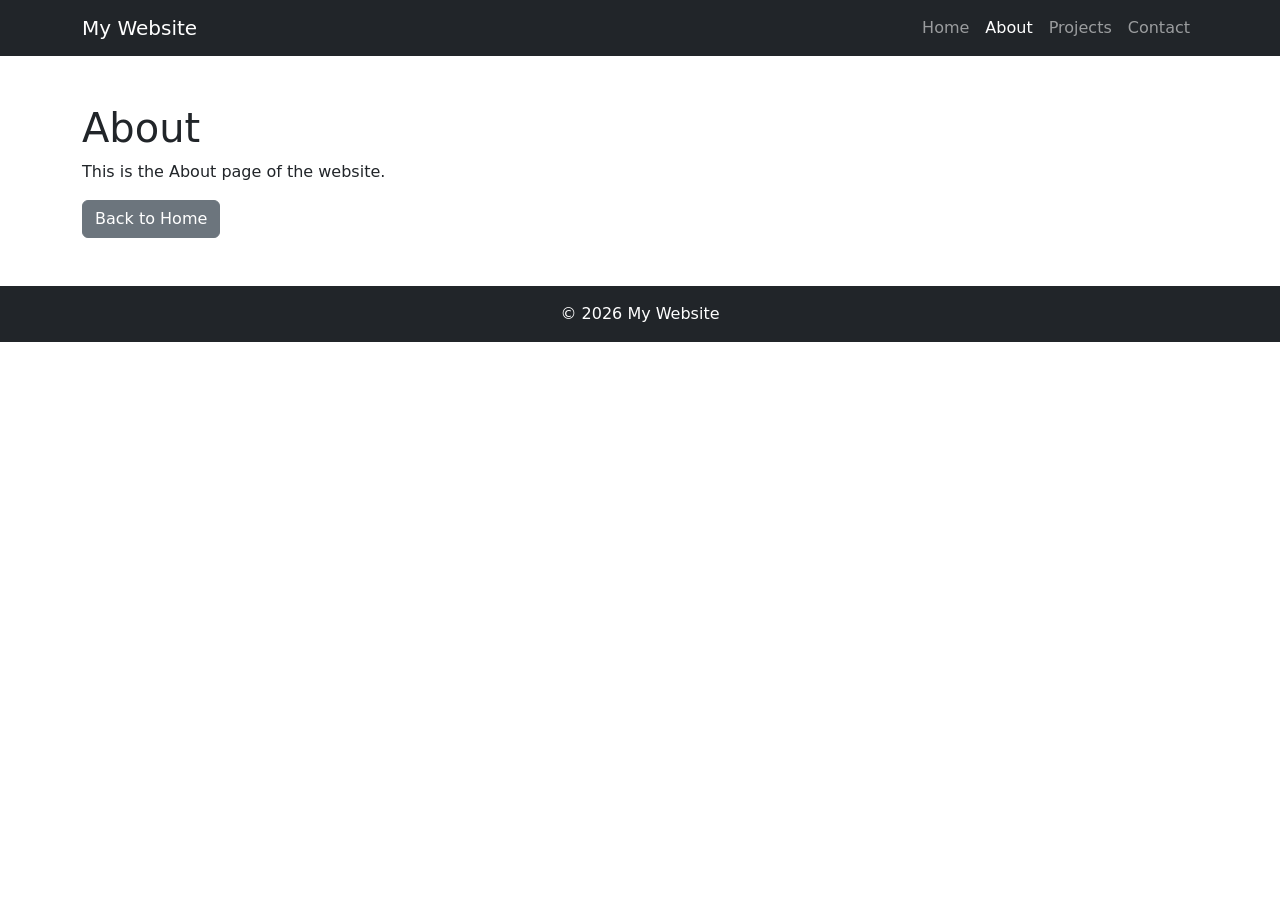
==== about.html @ edeeb02f "create cpe website" ====
<!DOCTYPE html>
<html lang="en">
<head>
    <meta charset="UTF-8">
    <meta name="viewport" content="width=device-width, initial-scale=1.0">

    <title>About | My Website</title>

    <link
        href="https://cdn.jsdelivr.net/npm/bootstrap@5.3.3/dist/css/bootstrap.min.css"
        rel="stylesheet"
    >

    <link rel="stylesheet" href="css/style.css">
</head>

<body>

    <nav class="navbar navbar-expand-lg navbar-dark bg-dark">

        <div class="container">

            <a class="navbar-brand" href="index.html">
                My Website
            </a>

            <button
                class="navbar-toggler"
                type="button"
                data-bs-toggle="collapse"
                data-bs-target="#navbarNav"
            >
                <span class="navbar-toggler-icon"></span>
            </button>

            <div class="collapse navbar-collapse" id="navbarNav">

                <ul class="navbar-nav ms-auto">

                    <li class="nav-item">
                        <a class="nav-link" href="index.html">Home</a>
                    </li>

                    <li class="nav-item">
                        <a class="nav-link active" href="about.html">About</a>
                    </li>

                    <li class="nav-item">
                        <a class="nav-link" href="projects.html">Projects</a>
                    </li>

                    <li class="nav-item">
                        <a class="nav-link" href="contact.html">Contact</a>
                    </li>

                </ul>

            </div>

        </div>

    </nav>


    <main>

        <div class="container py-5">

            <h1>About</h1>

            <p>
                This is the About page of the website.
            </p>

            <a href="index.html" class="btn btn-secondary">
                Back to Home
            </a>

        </div>

    </main>


    <footer class="bg-dark text-white text-center py-3">
        <p class="mb-0">© 2026 My Website</p>
    </footer>


    <script
        src="https://cdn.jsdelivr.net/npm/bootstrap@5.3.3/dist/js/bootstrap.bundle.min.js">
    </script>

    <script src="js/script.js"></script>

</body>
</html>
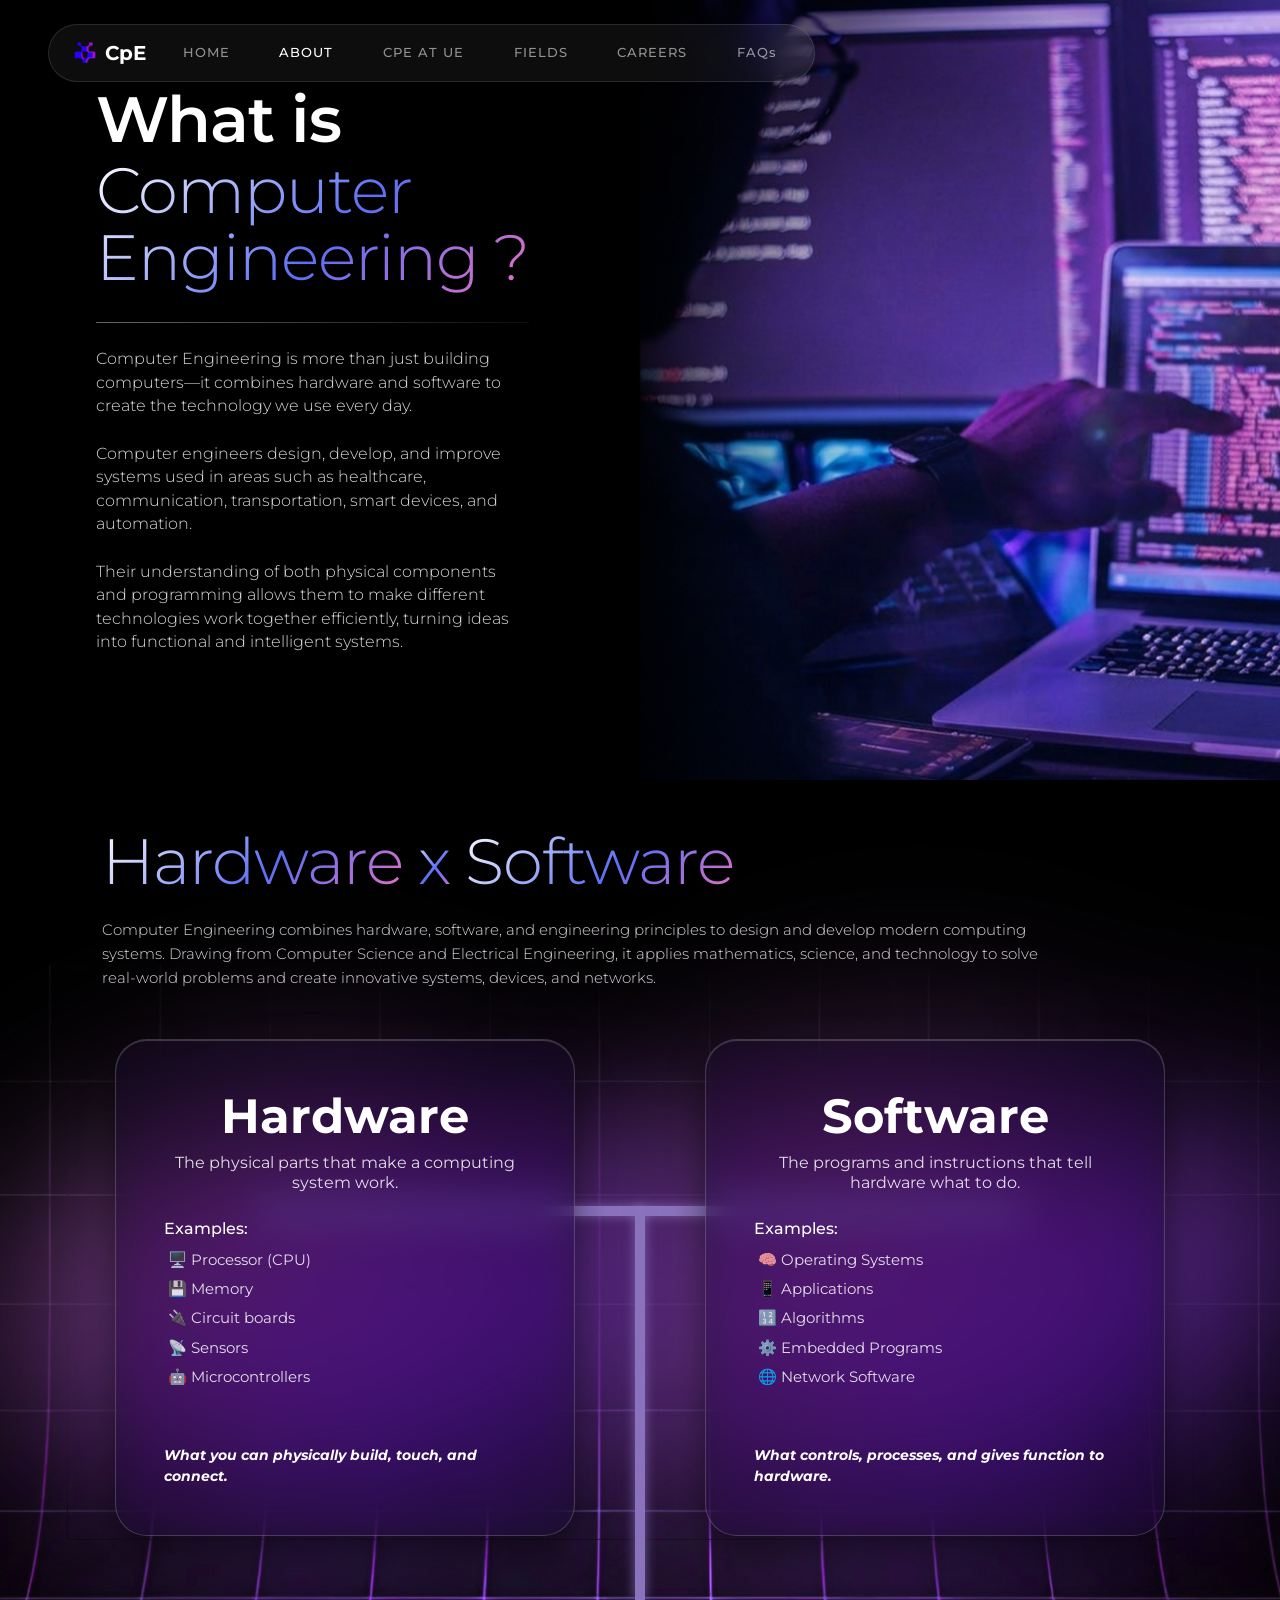
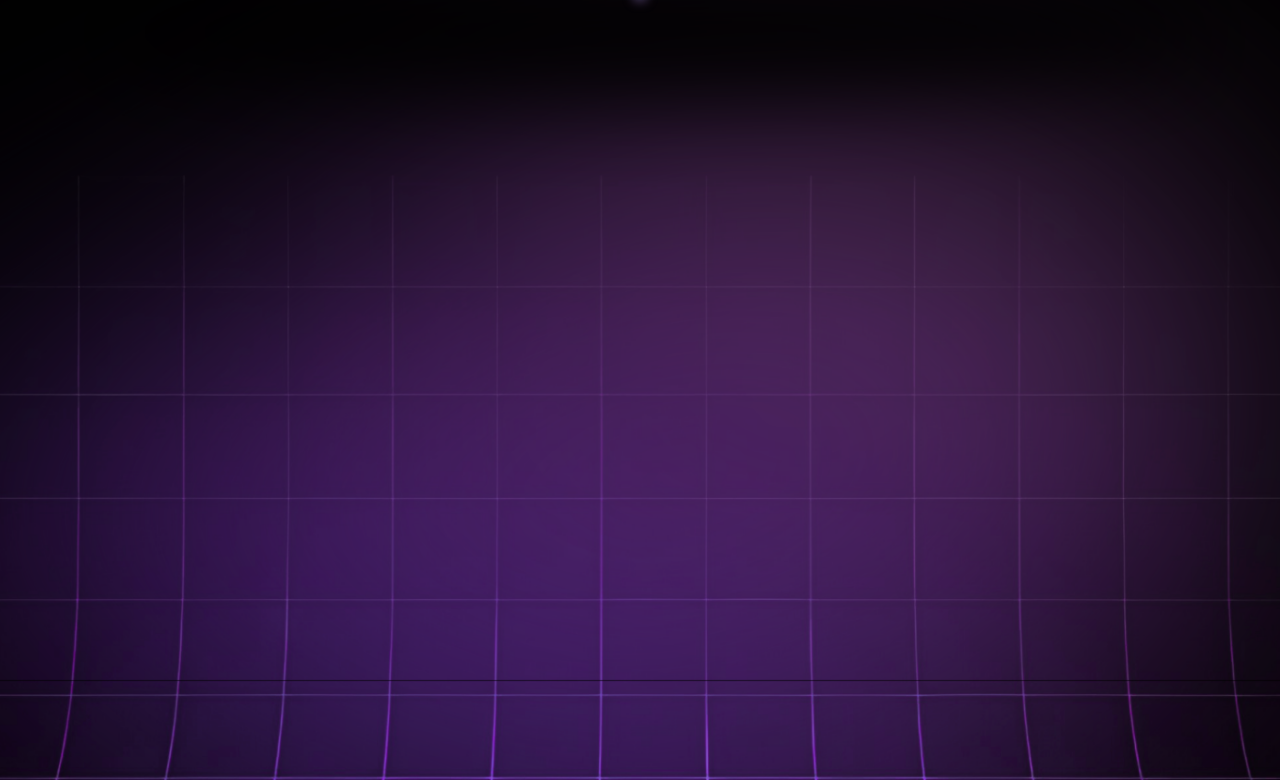
==== commit 0d7a471f: "Commit to repository" ====
--- a/about.html
+++ b/about.html
@@ -3,94 +3,152 @@
 <head>
     <meta charset="UTF-8">
     <meta name="viewport" content="width=device-width, initial-scale=1.0">
+    <link rel="preconnect" href="https://fonts.googleapis.com">
+    <link rel="preconnect" href="https://fonts.gstatic.com" crossorigin>
+    <link href="https://fonts.googleapis.com/css2?family=Montserrat:wght@300;400;500;600;700&display=swap" rel="stylesheet">
+    <link href="https://cdn.jsdelivr.net/npm/bootstrap@5.3.3/dist/css/bootstrap.min.css" rel="stylesheet">
+    <title>About - CPE Website</title>
+    <link rel="stylesheet" href="style.css">
+</head>
+<body class="about-page">
 
-    <title>About | My Website</title>
+    <!-- Fixed Header Navbar -->
+    <header class="fixed-top container-fluid px-4 px-md-5 pt-4">
+        <nav class="navbar navbar-expand-lg glass-navbar px-3 px-md-4 py-2">
+            <div class="container-fluid p-0 d-flex justify-content-between align-items-center">
+                <a class="navbar-brand d-flex align-items-center gap-2 text-white fw-bold me-4" href="index.html">
+                    <img src="assets/cpelogo.png" alt="CpE Logo" class="logo-img">
+                    <span>CpE</span>
+                </a>
+                <button class="navbar-toggler navbar-dark border-0" type="button" data-bs-toggle="collapse" data-bs-target="#navbarNav">
+                    <span class="navbar-toggler-icon"></span>
+                </button>
+                <div class="collapse navbar-collapse" id="navbarNav">
+                    <ul class="navbar-nav gap-lg-4">
+                        <li class="nav-item"><a class="nav-link" href="index.html">HOME</a></li>
+                        <li class="nav-item"><a class="nav-link active" href="about.html">ABOUT</a></li>
+                        <li class="nav-item"><a class="nav-link" href="cpe-at-ue.html">CPE AT UE</a></li>
+                        <li class="nav-item"><a class="nav-link" href="fields.html">FIELDS</a></li>
+                        <li class="nav-item"><a class="nav-link" href="careers.html">CAREERS</a></li>
+                        <li class="nav-item"><a class="nav-link" href="faqs.html">FAQs</a></li>
+                    </ul>
+                </div>
+            </div>
+        </nav>
+    </header>
 
-    <link
-        href="https://cdn.jsdelivr.net/npm/bootstrap@5.3.3/dist/css/bootstrap.min.css"
-        rel="stylesheet"
-    >
+    <!-- SECTION 1 -->
+    <section class="about-section slide-1">
+        <div class="container-fluid px-4 px-md-5">
+            <div class="row w-100 mx-0">
+                <div class="col-lg-6 col-xl-5 ps-md-4 ps-lg-5">
+                    <h1 class="about-title mb-4">
+                        <span class="text-white d-block fw-semibold mb-1">What is</span>
+                        <span class="gradient-text">Computer<br>Engineering ?</span>
+                    </h1>
+                    <div class="about-divider mb-4"></div>
+                    <div class="about-text-content">
+                        <p>Computer Engineering is more than just building computers—it combines hardware and software to create the technology we use every day.</p>
+                        <p>Computer engineers design, develop, and improve systems used in areas such as healthcare, communication, transportation, smart devices, and automation.</p>
+                        <p>Their understanding of both physical components and programming allows them to make different technologies work together efficiently, turning ideas into functional and intelligent systems.</p>
+                    </div>
+                </div>
+            </div>
+        </div>
+    </section>
 
-    <link rel="stylesheet" href="css/style.css">
-</head>
+<!-- SECTION 2: Hardware x Software -->
+<section class="about-section slide-2 position-relative">
 
-<body>
+    <!-- Move T-Line Wrapper Here (Directly under section) -->
+    <div class="t-line-wrapper">
+        <div class="t-line-horizontal"></div>
+        <div class="t-line-vertical"></div>
+    </div>
 
-    <nav class="navbar navbar-expand-lg navbar-dark bg-dark">
+    <div class="container-fluid px-4 px-md-5 position-relative z-1">
+        <div class="row w-100 mx-0 justify-content-center">
+            <div class="col-12 max-content-width">
+                
+            <h1 class="about-title mb-3">
+               <span class="gradient-text">Hardware</span> 
+                <span class="gradient-text">x</span>
+               <span class="gradient-text">Software</span>
+            </h1>
 
-        <div class="container">
+                <p class="about-subtitle text-white-50 mb-5">
+                    Computer Engineering combines hardware, software, and engineering principles to 
+                    design and develop modern computing systems. Drawing from Computer Science and 
+                    Electrical Engineering, it applies mathematics, science, and technology to solve 
+                    real-world problems and create innovative systems, devices, and networks.
 
-            <a class="navbar-brand" href="index.html">
-                My Website
-            </a>
+                <!-- Cards Wrapper -->
+                <div class="cards-line-container">
+                    <div class="d-flex flex-column flex-md-row justify-content-between align-items-stretch gap-5">
+                        
+                        <!-- Hardware Card -->
+                        <div class="hw-sw-card p-4 p-xl-5 flex-fill">
+                            <div>
+                                <h2 class="text-white fw-bold display-5 text-center mb-2">Hardware</h2>
+                                <p class="text-white-50 mb-4 text-center lh-sm fs-6">The physical parts that make a computing system work.</p>
+                                
+                                <p class="text-white fw-medium mb-2 fs-6">Examples:</p>
+                                <ul class="list-unstyled custom-icon-list text-white-50 mb-4 ps-1">
+                                    <li>🖥️ Processor (CPU)</li>
+                                    <li>💾 Memory</li>
+                                    <li>🔌 Circuit boards</li>
+                                    <li>📡 Sensors</li>
+                                    <li>🤖 Microcontrollers</li>
+                                </ul>
+                            </div>
+                            
+                            <p class="fst-italic text-white fw-bold mb-0 small mt-4 pt-2">
+                                What you can physically build, touch, and connect.
+                            </p>
+                        </div>
 
-            <button
-                class="navbar-toggler"
-                type="button"
-                data-bs-toggle="collapse"
-                data-bs-target="#navbarNav"
-            >
-                <span class="navbar-toggler-icon"></span>
-            </button>
+                        <!-- Software Card -->
+                        <div class="hw-sw-card p-4 p-xl-5 flex-fill">
+                            <div>
+                                <h2 class="text-white fw-bold display-5 text-center mb-2">Software</h2>
+                                <p class="text-white-50 mb-4 text-center lh-sm fs-6">The programs and instructions that tell hardware what to do.</p>
+                                
+                                <p class="text-white fw-medium mb-2 fs-6">Examples:</p>
+                                <ul class="list-unstyled custom-icon-list text-white-50 mb-4 ps-1">
+                                    <li>🧠 Operating Systems</li>
+                                    <li>📱 Applications</li>
+                                    <li>🔢 Algorithms</li>
+                                    <li>⚙️ Embedded Programs</li>
+                                    <li>🌐 Network Software</li>
+                                </ul>
+                            </div>
 
-            <div class="collapse navbar-collapse" id="navbarNav">
+                            <p class="fst-italic text-white fw-bold mb-0 small mt-4 pt-2">
+                                What controls, processes, and gives function to hardware.
+                            </p>
+                        </div>
 
-                <ul class="navbar-nav ms-auto">
-
-                    <li class="nav-item">
-                        <a class="nav-link" href="index.html">Home</a>
-                    </li>
-
-                    <li class="nav-item">
-                        <a class="nav-link active" href="about.html">About</a>
-                    </li>
-
-                    <li class="nav-item">
-                        <a class="nav-link" href="projects.html">Projects</a>
-                    </li>
-
-                    <li class="nav-item">
-                        <a class="nav-link" href="contact.html">Contact</a>
-                    </li>
-
-                </ul>
+                    </div>
+                </div>
 
             </div>
+        </div>
+    </div>
+</section>
 
-        </div>
-
-    </nav>
+    <!-- SECTION 3 -->
+    <section class="about-section slide-3">
+        <div class="container-fluid px-4 px-md-5">
+            <div class="row w-100 mx-0">
+                <div class="col-lg-6 col-xl-5 ps-md-4 ps-lg-5">
 
 
-    <main>
+<!-- Content for Section 3 -->
+                </div>
+            </div>
+        </div>
+    </section>
 
-        <div class="container py-5">
-
-            <h1>About</h1>
-
-            <p>
-                This is the About page of the website.
-            </p>
-
-            <a href="index.html" class="btn btn-secondary">
-                Back to Home
-            </a>
-
-        </div>
-
-    </main>
-
-
-    <footer class="bg-dark text-white text-center py-3">
-        <p class="mb-0">© 2026 My Website</p>
-    </footer>
-
-
-    <script
-        src="https://cdn.jsdelivr.net/npm/bootstrap@5.3.3/dist/js/bootstrap.bundle.min.js">
-    </script>
-
-    <script src="js/script.js"></script>
-
+    <script src="https://cdn.jsdelivr.net/npm/bootstrap@5.3.3/dist/js/bootstrap.bundle.min.js"></script>
 </body>
 </html>
--- a/style.css
+++ b/style.css
@@ -0,0 +1,431 @@
+/* Base Layout & Theme */
+/* General Body Styles */
+body {
+    background-size: cover;
+    background-position: center;
+    background-repeat: no-repeat;
+    background-attachment: fixed;
+    
+    color: #FFFFFF;
+    font-family: 'Montserrat', sans-serif;
+    min-height: 100vh;
+    margin: 0;
+    overflow-x: hidden;
+    position: relative;
+}
+
+
+
+html {
+    scroll-behavior: smooth;
+}
+
+body.home-page {
+    background-image: url('assets/homepagebg2.png'); /* Replace with home page background file */
+}
+
+body.about-page {
+    overflow-x: hidden;
+    overflow-y: auto;
+    background-color: #08031A;
+    margin: 0;
+    padding: 0;
+}
+
+/* Vertical Full-Height Sections */
+.about-section {
+    display: flex;
+    flex-direction: column;
+    justify-content: center;
+    width: 100vw;
+    min-height: 100vh;
+    padding-top: 120px; 
+    padding-bottom: 4rem;
+    background-size: cover;
+    background-position: center;
+    background-repeat: no-repeat;
+}
+/* Background Image Assignments */
+.about-section.slide-1 {
+    background-image: url('assets/whatiscpe.png');
+}
+
+.about-section.slide-2 {
+    background-image: url('assets/hardsoft_1.png');
+}
+
+.about-section.slide-3 {
+    background-image: url('assets/hardsoft_2.png');
+}
+
+/* Background glow */
+.glow {
+    position: absolute;
+    border-radius: 50%;
+    filter: blur(120px);
+    z-index: -1;
+    pointer-events: none;
+}
+
+.glow-purple {
+    width: 480px;
+    height: 480px;
+    background: rgba(147, 51, 234, 0.4);
+    top: 10%;
+    right: 15%;
+}
+
+.glow-blue {
+    width: 380px;
+    height: 380px;
+    background: rgba(37, 99, 235, 0.3);
+    bottom: 5%;
+    right: 20%;
+}
+
+/* Compact Pill Navbar (Kept on the Left) */
+header {
+    display: flex;
+    justify-content: flex-start;
+}
+
+.glass-navbar {
+    display: inline-flex;
+    width: auto;
+    background: rgba(255, 255, 255, 0.05);
+    backdrop-filter: blur(16px);
+    -webkit-backdrop-filter: blur(16px);
+    border: 1px solid rgba(255, 255, 255, 0.12);
+    border-radius: 50px;
+}
+
+.logo-img {
+    height: 24px;
+    width: auto;
+}
+
+.navbar-nav .nav-link {
+    color: rgba(255, 255, 255, 0.55);
+    font-size: 0.8rem;
+    font-weight: 500;
+    letter-spacing: 1px;
+    transition: color 0.3s ease;
+    padding-left: 0.8rem !important;
+    padding-right: 0.8rem !important;
+}
+
+.navbar-nav .nav-link:hover,
+.navbar-nav .nav-link.active {
+    color: #FFFFFF;
+}
+
+/* Hero Section */
+.hero-section {
+    min-height: calc(100vh - 120px);
+    padding-top: 2rem;
+    padding-bottom: 3rem;
+    position: relative;
+}
+
+/* Hero Text Content Wrapper */
+.hero-text-wrapper {
+    padding-left: 2.5rem !important;
+}
+
+
+.vertical-line {
+    position: absolute;
+    left: 3rem; 
+    top: 30px;   
+    bottom: 60px; 
+    width: 2px;
+    background: linear-gradient(
+        180deg, 
+        rgba(255, 255, 255, 0.7) 0%, 
+        rgba(255, 255, 255, 0.1) 85%, 
+        transparent 100%
+    );
+    pointer-events: none;
+}
+
+/* Hero Typography */
+.hero-title {
+    font-size: clamp(3rem, 5.5vw, 5rem);
+    font-weight: 500; 
+    line-height: 1.1;
+    letter-spacing: -1px;
+    
+    padding-bottom: 0.2em;
+    overflow: visible;
+
+    /* Custom 3-Color Gradient: White -> #5c6ff4 -> #e870c2 */
+    background: linear-gradient(
+        135deg, 
+        #FFFFFF 0%, 
+        #5C6FF4 50%, 
+        #E870C2 100%
+    );
+    -webkit-background-clip: text;
+    -webkit-text-fill-color: transparent;
+    filter: drop-shadow(0 2px 12px rgba(92, 111, 244, 0.35));
+}
+
+.hero-subtitle {
+    color: rgba(255, 255, 255, 0.75);
+    font-size: 1.05rem;
+    font-weight: 300;
+    line-height: 1.5;
+}
+
+/* Action Button */
+.btn-pill {
+    display: inline-block;
+    padding: 10px 32px;
+    border-radius: 50px;
+    background: rgba(255, 255, 255, 0.08);
+    backdrop-filter: blur(10px);
+    border: 1px solid rgba(255, 255, 255, 0.25);
+    color: #FFFFFF;
+    font-size: 0.95rem;
+    font-weight: 400;
+    text-decoration: none;
+    box-shadow: 0 4px 20px rgba(0, 0, 0, 0.25);
+    transition: all 0.3s ease;
+}
+
+.btn-pill:hover {
+    background: rgba(255, 255, 255, 0.18);
+    border-color: rgba(255, 255, 255, 0.5);
+    color: #FFFFFF;
+    transform: translateY(-2px);
+}
+
+/* Levitating Animation for Laptop */
+.hero-laptop-img {
+    max-width: 85%;
+    height: auto;
+margin-left: -170px; 
+    transition: filter 0.3s ease;
+}
+
+.levitate {
+    animation: float 3.2s ease-in-out infinite;
+}
+
+@keyframes float {
+    0% {
+        transform: translateY(0px);
+        filter: drop-shadow(0 20px 25px rgba(0, 0, 0, 0.5));
+    }
+    50% {
+        transform: translateY(-25px); /* Increased float height (was -12px) */
+        filter: drop-shadow(0 45px 40px rgba(0, 0, 0, 0.7)); /* Shadow expands/dims when high */
+    }
+    100% {
+        transform: translateY(0px);
+        filter: drop-shadow(0 20px 25px rgba(0, 0, 0, 0.5));
+    }
+}
+
+
+/* About Page Section */
+.about-section {
+    min-height: calc(100vh - 120px);
+    padding-top: 3rem;
+    padding-bottom: 4rem;
+}
+
+/* About Title Header */
+.about-title {
+    font-size: clamp(2.8rem, 5vw, 4.2rem);
+    font-weight: 300;
+    line-height: 1.05;
+    letter-spacing: -1px;
+}
+
+/* Gradient Text (White -> #5C6FF4 -> #E870C2) */
+.gradient-text {
+    background: linear-gradient(
+        135deg, 
+        #FFFFFF 0%, 
+        #5C6FF4 55%, 
+        #E870C2 100%
+    );
+    -webkit-background-clip: text;
+    -webkit-text-fill-color: transparent;
+    display: inline-block;
+    padding-bottom: 0.1em;
+}
+
+/* Horizontal Dividing Line */
+.about-divider {
+    width: 100%;
+    max-width: 480px;
+    height: 1px;
+    background: linear-gradient(
+        90deg, 
+        rgba(255, 255, 255, 0.4) 0%, 
+        rgba(255, 255, 255, 0.05) 100%
+    );
+}
+
+/* About Text Body */
+.about-text-content p {
+    color: rgba(255, 255, 255, 0.85);
+    font-size: 0.98rem;
+    font-weight: 300;
+    line-height: 1.5;
+    margin-bottom: 1.5rem;
+    max-width: 480px;
+}
+
+.max-content-width {
+    max-width: 1100px;
+    margin: 0 auto;
+}
+
+.about-subtitle {
+    max-width: 950px;
+    font-size: 0.95rem;
+    line-height: 1.6;
+    font-weight: 300;
+}
+
+/* Container Z-index control */
+/* Container Z-Index */
+.z-1 {
+    z-index: 1;
+}
+
+/* Wrapper to hold cards & middle T-Line */
+.cards-line-container {
+    position: relative;
+    width: 100%;
+    max-width: 1050px;
+    margin: 0 auto;
+}
+
+/* Full Section T-Line Wrapper */
+.t-line-wrapper {
+    position: absolute;
+    top: 0;
+    left: 0;
+    width: 100%;
+    height: 100%;
+    pointer-events: none;
+    z-index: 0;
+}
+
+/* Horizontal Line */
+.t-line-horizontal {
+    position: absolute;
+    top: 52%;
+    left: 20%;
+    width: 60%;
+    height: 10px;
+    background: #8b72bd;
+    box-shadow: 0 0 12px rgba(139, 114, 189, 0.8);
+    border-radius: 2px;
+}
+
+/* Vertical Line - Touches bottom edge without fading early */
+.t-line-vertical {
+    position: absolute;
+    top: 52%;
+    left: 50%;
+    transform: translateX(-50%);
+    width: 10px;
+    bottom: 0; /* Extends straight down to section border */
+    background: #8b72bd; /* Solid color so it doesn't fade before the border */
+    box-shadow: 0 0 12px rgba(139, 114, 189, 0.8);
+}
+
+/* Glassmorphic Cards (iPhone HUD Aesthetic) */
+.hw-sw-card {
+    /* Semi-transparent off-black base for glass translucency */
+    background: rgba(18, 12, 34, 0.45) !important;
+    
+    /* Hardware-accelerated frosted glass blur */
+    backdrop-filter: blur(20px) saturate(180%);
+    -webkit-backdrop-filter: blur(20px) saturate(180%);
+    
+    /* Subtle off-white glass edge highlight */
+    border: 1px solid rgba(255, 255, 255, 0.18) !important;
+    border-radius: 32px;
+    
+    /* Soft ambient shadow with a faint neon purple depth */
+    box-shadow: 0 15px 35px rgba(0, 0, 0, 0.5),
+                inset 0 1px 1px rgba(255, 255, 255, 0.2);
+                
+    display: flex;
+    flex-direction: column;
+    justify-content: space-between;
+    width: 100%;
+    max-width: 460px;
+    transition: transform 0.3s ease, border-color 0.3s ease, box-shadow 0.3s ease;
+}
+
+/* Hover effect: Glows gently and raises like an interactive HUD card */
+.hw-sw-card:hover {
+    transform: translateY(-4px);
+    border-color: rgba(232, 112, 194, 0.4) !important;
+    box-shadow: 0 20px 45px rgba(0, 0, 0, 0.6),
+                0 0 20px rgba(92, 111, 244, 0.25);
+}
+
+/* List Formatting */
+.custom-icon-list li {
+    font-size: 0.95rem;
+    margin-bottom: 0.4rem;
+    display: flex;
+    align-items: center;
+    gap: 0.5rem;
+}
+
+
+
+/* Custom Scrollbar Styles */
+
+/* Slightly wider track (increased from 10px to 14px) */
+::-webkit-scrollbar {
+    width: 14px;
+}
+
+/* Dark background track */
+::-webkit-scrollbar-track {
+    background: rgba(8, 3, 26, 0.95);
+}
+
+/* Off-White Glass Thumb */
+::-webkit-scrollbar-thumb {
+    background: rgba(245, 245, 247, 0.35); /* Soft off-white translucency */
+    backdrop-filter: blur(12px);
+    -webkit-backdrop-filter: blur(12px);
+    border-radius: 20px;
+    /* Inner padding border to give space around the thumb */
+    border: 3px solid rgba(8, 3, 26, 0.95);
+}
+
+/* Hover State - Brightens the Off-White */
+::-webkit-scrollbar-thumb:hover {
+    background: rgba(255, 255, 255, 0.65); /* Crisper off-white on hover */
+    box-shadow: 0 0 8px rgba(255, 255, 255, 0.25);
+}
+
+/* Firefox support */
+* {
+    scrollbar-width: auto;
+    scrollbar-color: rgba(245, 245, 247, 0.4) rgba(8, 3, 26, 0.95);
+}
+
+
+/* Custom Text Contrast Overrides */
+.text-white-50 {
+    color: rgba(255, 255, 255, 0.85) !important;
+}
+
+.about-subtitle,
+.hw-sw-card p,
+.custom-icon-list li {
+    color: rgba(255, 255, 255, 0.85);
+}
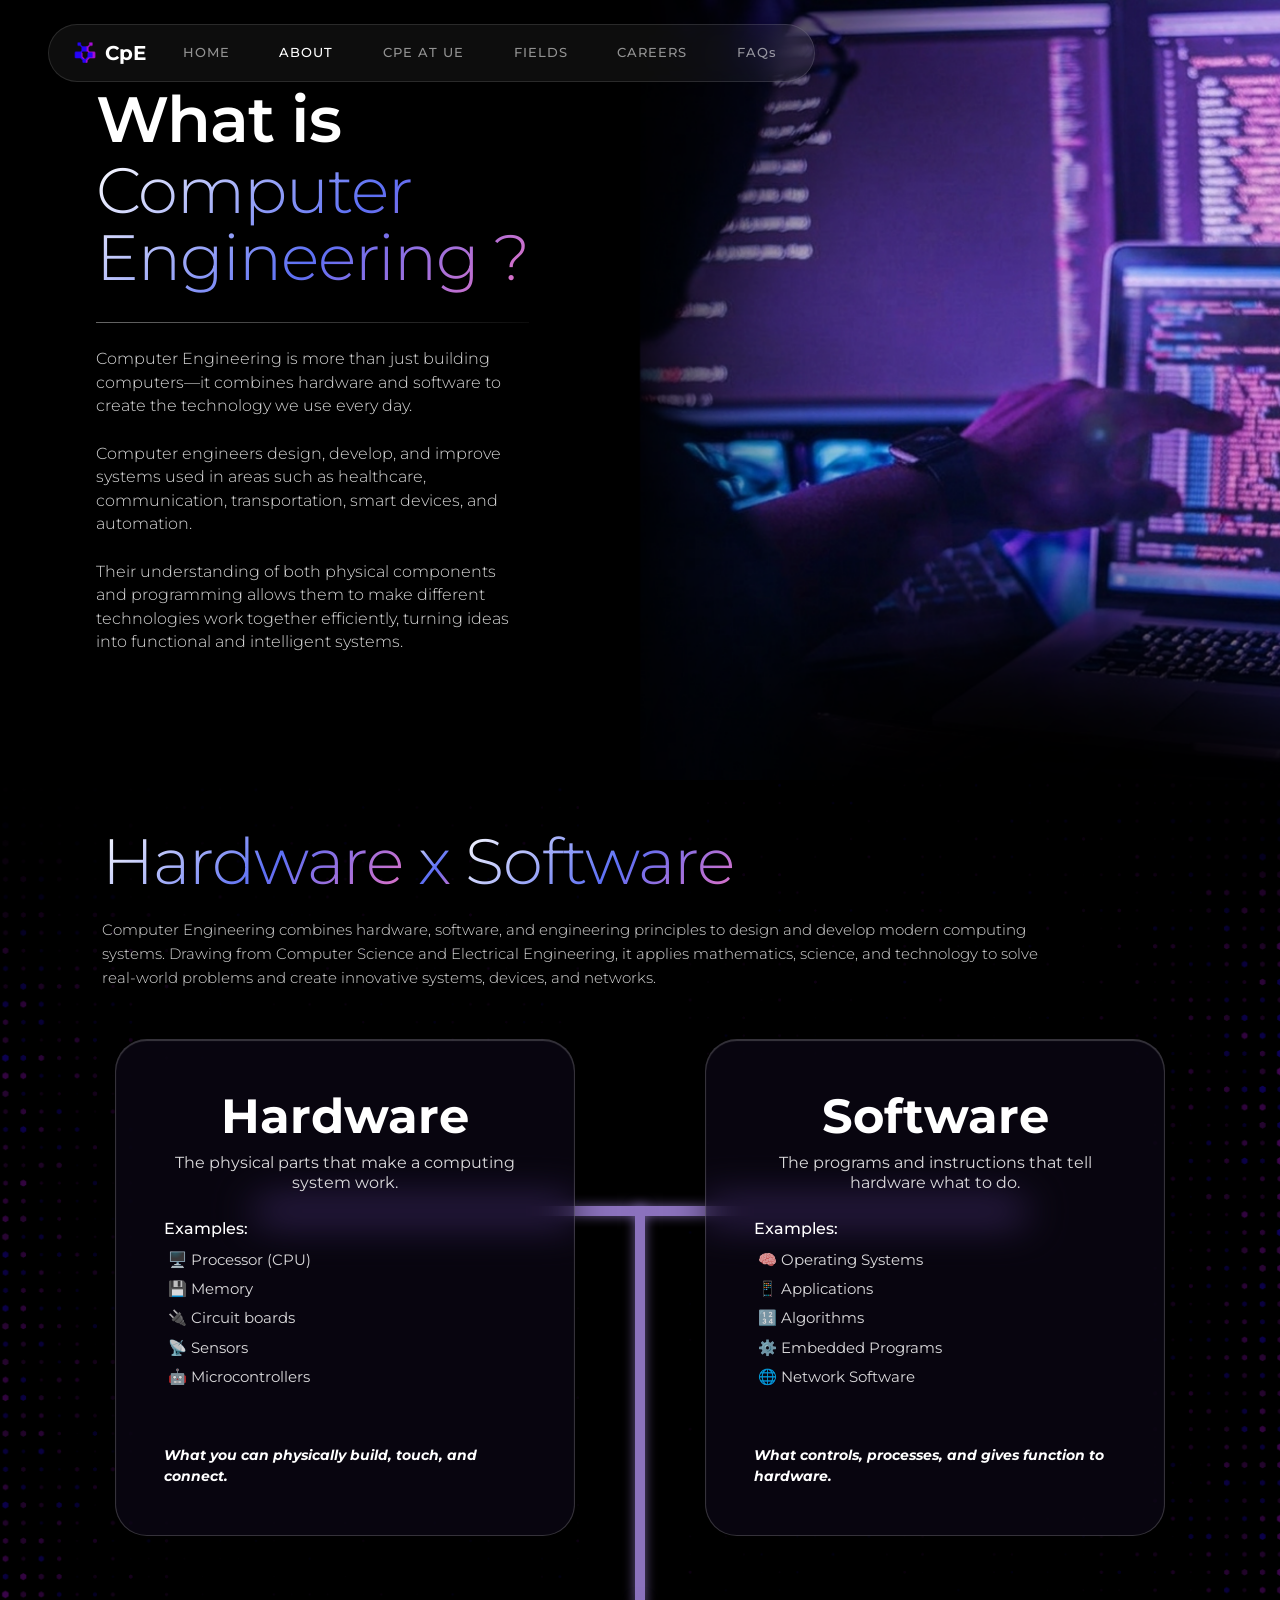
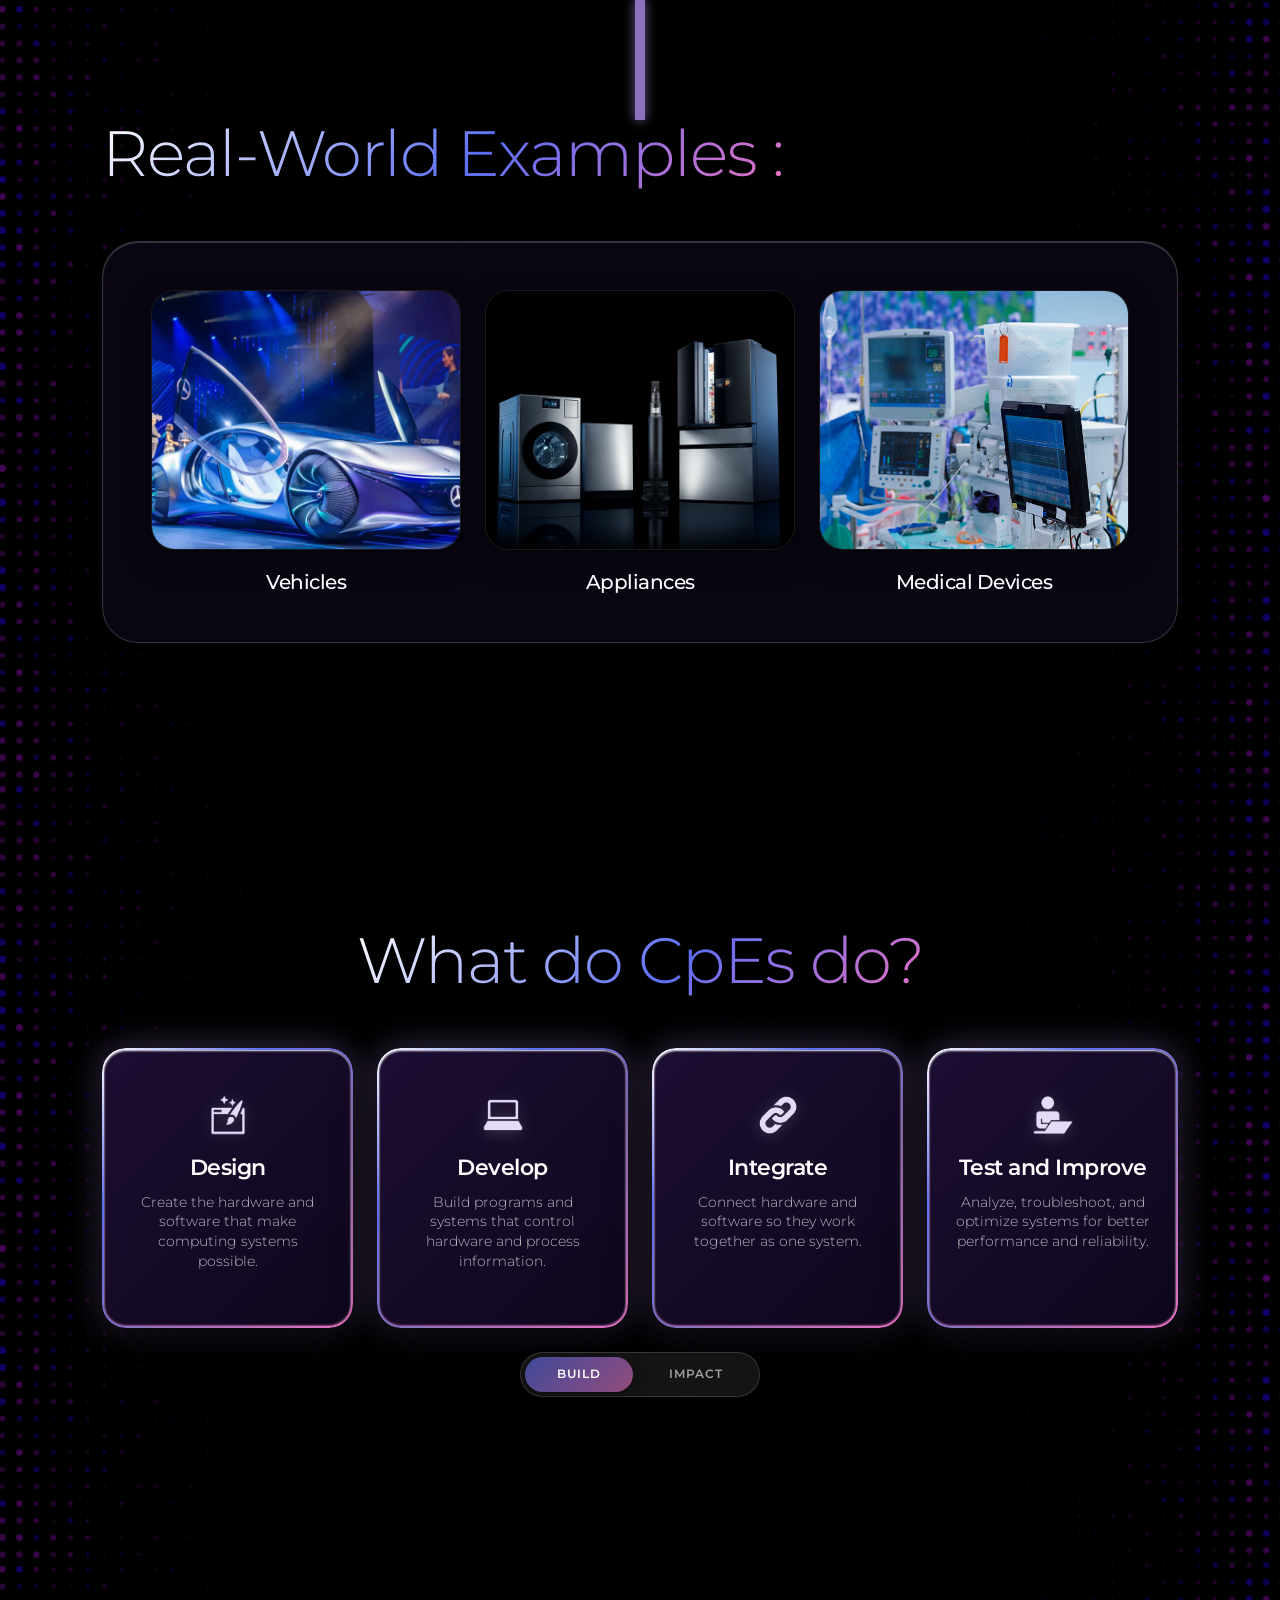
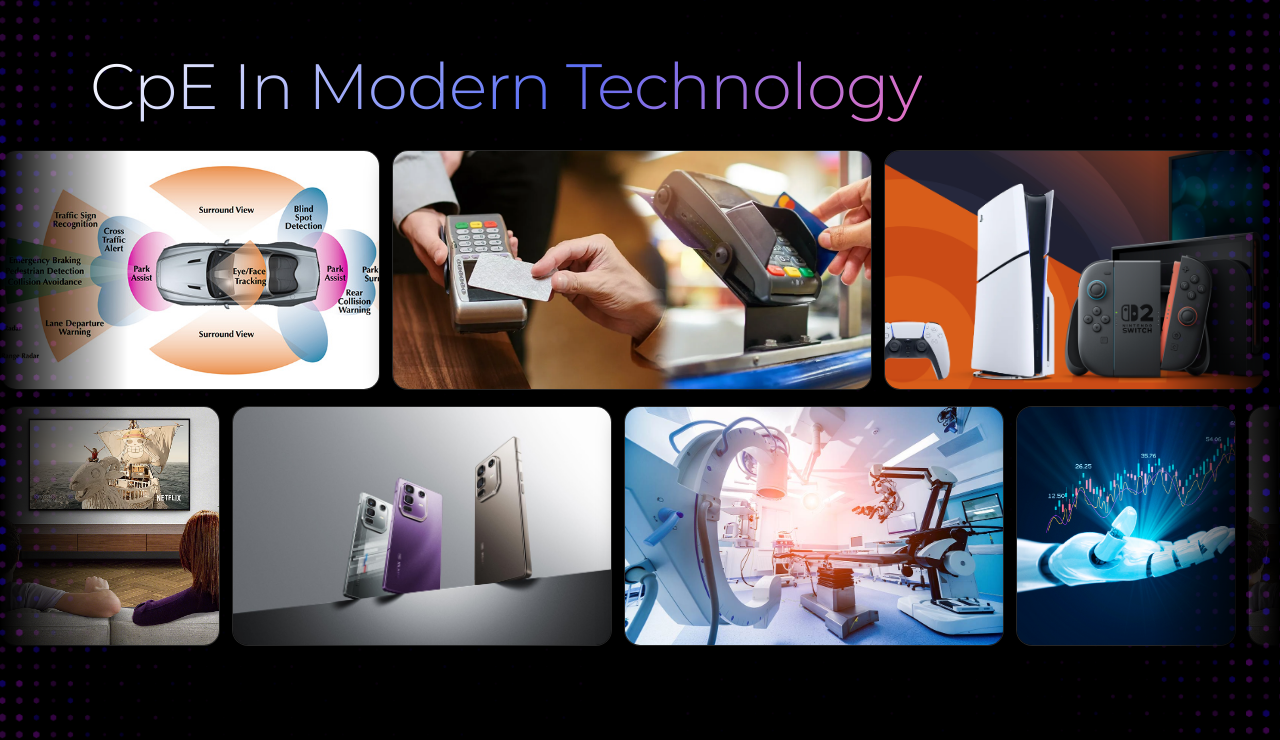
==== commit b2f90fb3: "commit new changes" ====
--- a/about.html
+++ b/about.html
@@ -136,18 +136,235 @@
     </div>
 </section>
 
-    <!-- SECTION 3 -->
-    <section class="about-section slide-3">
-        <div class="container-fluid px-4 px-md-5">
-            <div class="row w-100 mx-0">
-                <div class="col-lg-6 col-xl-5 ps-md-4 ps-lg-5">
-
-
-<!-- Content for Section 3 -->
+<!-- SECTION 3: Real-World Examples -->
+    <section class="about-section slide-3 position-relative">
+
+        <!-- Top-Center Connecting Line (Flows down from Section 2) -->
+        <div class="section-connect-line"></div>
+
+        <div class="container-fluid px-4 px-md-5 position-relative z-1">
+            <div class="row w-100 mx-0 justify-content-center">
+                <div class="col-12 max-content-width">
+                    
+                    <!-- Title -->
+                    <h1 class="about-title mb-5">
+                        <span class="gradient-text">Real-World Examples :</span>
+                    </h1>
+
+                    <!-- Main Glass Housing Container -->
+                    <div class="real-world-container p-4 p-md-5">
+                        <div class="row g-4 justify-content-center align-items-center">
+                            
+                            <!-- Card 1: Vehicles -->
+                            <div class="col-md-4">
+                                <div class="example-card">
+                                    <div class="img-wrapper">
+                                        <img src="assets/mercedes-car.png" alt="Vehicles" class="img-fluid">
+                                    </div>
+                                    <h3 class="example-label">Vehicles</h3>
+                                </div>
+                            </div>
+
+                            <!-- Card 2: Appliances -->
+                            <div class="col-md-4">
+                                <div class="example-card">
+                                    <div class="img-wrapper">
+                                        <img src="assets/appliances.jpg" alt="Appliances" class="img-fluid">
+                                    </div>
+                                    <h3 class="example-label">Appliances</h3>
+                                </div>
+                            </div>
+
+                            <!-- Card 3: Medical Devices -->
+                            <div class="col-md-4">
+                                <div class="example-card">
+                                    <div class="img-wrapper">
+                                        <img src="assets/medicalappliances.jpg" alt="Medical Devices" class="img-fluid">
+                                    </div>
+                                    <h3 class="example-label">Medical Devices</h3>
+                                </div>
+                            </div>
+
+                        </div>
+                    </div>
+
                 </div>
             </div>
         </div>
     </section>
+
+ <!-- SECTION 4: What do CpEs do? (Tabbed Cards) -->
+<section class="about-section slide-4 position-relative">
+    <div class="container-fluid px-4 px-md-5 position-relative z-1">
+        <div class="row w-100 mx-0 justify-content-center">
+            <div class="col-12 max-content-width text-center">
+                
+                <!-- Title -->
+                <h1 class="about-title mb-5">
+                    <span class="gradient-text">What do CpEs do?</span>
+                </h1>
+
+                <!-- Tab Content Panes -->
+                <div class="tab-content mb-4" id="cpeDoTabContent">
+                    
+                    <!-- TAB 1: BUILD -->
+                    <div class="tab-pane fade show active" id="build-pane" role="tabpanel" tabindex="0">
+                        <div class="row g-4 justify-content-center">
+                            
+                            <div class="col-6 col-lg-3">
+                                <div class="cpe-action-card p-4">
+                                    <div class="card-icon mb-3">
+                                        <img src="assets/3.png" alt="Design Icon" class="card-icon-img">
+                                    </div>
+                                    <h3 class="card-title">Design</h3>
+                                    <p class="card-desc">Create the hardware and software that make computing systems possible.</p>
+                                </div>
+                            </div>
+
+                            <div class="col-6 col-lg-3">
+                                <div class="cpe-action-card p-4">
+                                    <div class="card-icon mb-3">
+                                        <img src="assets/4.png" alt="Develop Icon" class="card-icon-img">
+                                    </div>
+                                    <h3 class="card-title">Develop</h3>
+                                    <p class="card-desc">Build programs and systems that control hardware and process information.</p>
+                                </div>
+                            </div>
+
+                            <div class="col-6 col-lg-3">
+                                <div class="cpe-action-card p-4">
+                                    <div class="card-icon mb-3">
+                                        <img src="assets/5.png" alt="Integrate Icon" class="card-icon-img">
+                                    </div>
+                                    <h3 class="card-title">Integrate</h3>
+                                    <p class="card-desc">Connect hardware and software so they work together as one system.</p>
+                                </div>
+                            </div>
+
+                            <div class="col-6 col-lg-3">
+                                <div class="cpe-action-card p-4">
+                                    <div class="card-icon mb-3">
+                                        <img src="assets/6.png" alt="Test Icon" class="card-icon-img">
+                                    </div>
+                                    <h3 class="card-title">Test and Improve</h3>
+                                    <p class="card-desc">Analyze, troubleshoot, and optimize systems for better performance and reliability.</p>
+                                </div>
+                            </div>
+
+                        </div>
+                    </div>
+
+                    <!-- TAB 2: IMPACT -->
+                    <div class="tab-pane fade" id="impact-pane" role="tabpanel" tabindex="0">
+                        <div class="row g-4 justify-content-center">
+                            
+                            <div class="col-6 col-lg-3">
+                                <div class="cpe-action-card p-4">
+                                    <div class="card-icon mb-3">
+                                        <img src="assets/7.png" alt="Innovate Icon" class="card-icon-img">
+                                    </div>
+                                    <h3 class="card-title">Innovate</h3>
+                                    <p class="card-desc">Pioneer new technologies in AI, robotics, and smart infrastructure.</p>
+                                </div>
+                            </div>
+
+                            <div class="col-6 col-lg-3">
+                                <div class="cpe-action-card p-4">
+                                    <div class="card-icon mb-3">
+                                        <img src="assets/8.png" alt="Secure Icon" class="card-icon-img">
+                                    </div>
+                                    <h3 class="card-title">Secure</h3>
+                                    <p class="card-desc">Protect hardware architecture and embedded networks from cybersecurity threats.</p>
+                                </div>
+                            </div>
+
+                            <div class="col-6 col-lg-3">
+                                <div class="cpe-action-card p-4">
+                                    <div class="card-icon mb-3">
+                                        <img src="assets/9.png" alt="Automate Icon" class="card-icon-img">
+                                    </div>
+                                    <h3 class="card-title">Automate</h3>
+                                    <p class="card-desc">Streamline complex physical industrial tasks through microcontrollers and IoT.</p>
+                                </div>
+                            </div>
+
+                            <div class="col-6 col-lg-3">
+                                <div class="cpe-action-card p-4">
+                                    <div class="card-icon mb-3">
+                                        <img src="assets/10.png" alt="Connect Icon" class="card-icon-img">
+                                    </div>
+                                    <h3 class="card-title">Connect</h3>
+                                    <p class="card-desc">Establish robust global communications networks and cloud services.</p>
+                                </div>
+                            </div>
+
+                        </div>
+                    </div>
+
+                </div>
+
+                <!-- Toggle Pill Buttons -->
+                <div class="d-flex justify-content-center">
+                    <ul class="nav nav-pills custom-switch-pill p-1" id="cpeDoTabs" role="tablist">
+                        <li class="nav-item" role="presentation">
+                            <button class="nav-link active" id="build-tab" data-bs-toggle="tab" data-bs-target="#build-pane" type="button" role="tab">BUILD</button>
+                        </li>
+                        <li class="nav-item" role="presentation">
+                            <button class="nav-link" id="impact-tab" data-bs-toggle="tab" data-bs-target="#impact-pane" type="button" role="tab">IMPACT</button>
+                        </li>
+                    </ul>
+                </div>
+
+            </div>
+        </div>
+    </div>
+</section>
+
+<!-- SECTION 5: CpE In Modern Technology (Dual-Row Continuous Scroll) -->
+<section class="about-section slide-5 position-relative overflow-hidden py-5">
+    <div class="container-fluid px-0 position-relative z-1">
+        
+        <!-- Section Header -->
+        <div class="px-4 px-md-5 mb-4">
+            <div class="max-content-width mx-auto">
+                <h1 class="about-title">
+                    <span class="gradient-text">CpE In Modern Technology</span>
+                </h1>
+            </div>
+        </div>
+
+        <!-- ROW 1 (Top Track) -->
+        <div class="tech-marquee-wrapper mb-3">
+            <div class="tech-marquee-track scroll-right">
+                <!-- Set 1 -->
+                <div class="tech-card card-wide"><img src="assets/carousel1.jpg" alt="Smartphones"></div>
+                <div class="tech-card card-extra-wide"><img src="assets/carousel2.png" alt="Autonomous Driving"></div>
+                <div class="tech-card card-wide"><img src="assets/carousel3.png" alt="Gaming Consoles"></div>
+                <!-- Duplicate Set for Seamless Loop -->
+                <div class="tech-card card-wide"><img src="assets/carousel1.jpg" alt="Smartphones"></div>
+                <div class="tech-card card-extra-wide"><img src="assets/carousel2.png" alt="Autonomous Driving"></div>
+                <div class="tech-card card-wide"><img src="assets/carousel3.png" alt="Gaming Consoles"></div>
+            </div>
+        </div>
+
+        <!-- ROW 2 (Bottom Track) -->
+        <div class="tech-marquee-wrapper">
+            <div class="tech-marquee-track scroll-right-delayed">
+                <!-- Set 2 -->
+                <div class="tech-card card-narrow"><img src="assets/carousel4.png" alt="POS Terminals"></div>
+                <div class="tech-card card-wide"><img src="assets/carousel5.jpg" alt="Robotics & Medical"></div>
+                <div class="tech-card card-wide"><img src="assets/carousel6.jpg" alt="Smart Displays"></div>
+                <div class="tech-card card-narrow"><img src="assets/carousel7.jpg" alt="Smart Infrastructure"></div>
+                <!-- Duplicate Set for Seamless Loop -->
+                <div class="tech-card card-narrow"><img src="assets/carousel4.png" alt="POS Terminals"></div>
+                <div class="tech-card card-wide"><img src="assets/carousel5.jpg" alt="Robotics & Medical"></div>
+                <div class="tech-card card-wide"><img src="assets/carousel6.jpg" alt="Smart Displays"></div>
+                <div class="tech-card card-narrow"><img src="assets/carousel7.jpg" alt="Smart Infrastructure"></div>
+            </div>
+        </div>
+
+    </div>
+</section>
 
     <script src="https://cdn.jsdelivr.net/npm/bootstrap@5.3.3/dist/js/bootstrap.bundle.min.js"></script>
 </body>
--- a/style.css
+++ b/style.css
@@ -51,11 +51,19 @@
 }
 
 .about-section.slide-2 {
-    background-image: url('assets/hardsoft_1.png');
+    background-image: url('assets/ABT FIRST.png');
 }
 
 .about-section.slide-3 {
-    background-image: url('assets/hardsoft_2.png');
+    background-image: url('assets/ABT LAST.png');
+}
+
+.about-section.slide-4 {
+    background-image: url('assets/ABT LAST.png');
+}
+
+.about-section.slide-5 {
+    background-image: url('assets/ABT LAST.png');
 }
 
 /* Background glow */
@@ -227,8 +235,8 @@
     }
 }
 
-
-/* About Page Section */
+/* ABOUT PAGE */
+
 .about-section {
     min-height: calc(100vh - 120px);
     padding-top: 3rem;
@@ -383,6 +391,356 @@
 }
 
 
+/* Connecting Line from Section 2 to Section 3 Header */
+.section-connect-line {
+    position: absolute;
+    top: 0;
+    left: 50%;
+    transform: translateX(-50%);
+    width: 10px;
+    height: 120px;
+    background: #8b72bd;
+    box-shadow: 0 0 12px rgba(139, 114, 189, 0.8);
+    z-index: 0;
+}
+
+/* Outer Wide Glass HUD Box */
+.real-world-container {
+    background: rgba(18, 12, 34, 0.55);
+    backdrop-filter: blur(20px) saturate(180%);
+    -webkit-backdrop-filter: blur(20px) saturate(180%);
+    border: 1.5px solid rgba(255, 255, 255, 0.18);
+    border-radius: 36px;
+    box-shadow: 0 20px 50px rgba(0, 0, 0, 0.6),
+                inset 0 1px 1px rgba(255, 255, 255, 0.2);
+}
+
+/* Individual Image Card Wrappers */
+.example-card {
+    display: flex;
+    flex-direction: column;
+    align-items: center;
+    text-align: center;
+}
+
+.example-card .img-wrapper {
+    width: 100%;
+    height: 260px;
+    border-radius: 24px;
+    overflow: hidden;
+    background: #000;
+    border: 1px solid rgba(255, 255, 255, 0.1);
+    box-shadow: 0 10px 25px rgba(0, 0, 0, 0.5);
+    transition: transform 0.3s ease, border-color 0.3s ease;
+}
+
+.example-card .img-wrapper img {
+    width: 100%;
+    height: 100%;
+    object-fit: cover;
+}
+
+.example-card:hover .img-wrapper {
+    transform: translateY(-5px);
+    border-color: rgba(232, 112, 194, 0.5);
+}
+
+/* Card Titles Below Images */
+.example-label {
+    color: #FFFFFF;
+    font-size: 1.25rem;
+    font-weight: 500;
+    margin-top: 1.25rem;
+    margin-bottom: 0;
+    letter-spacing: -0.5px;
+}
+
+
+/* Section 4 Background */
+.about-section.slide-4 {
+    background-color: #08031A;
+}
+
+/* Enlarged Glass Cards with Vibrant RGB Glow (Section 4) */
+.cpe-action-card {
+    position: relative;
+    /* Rich purple-tinted glass background */
+    background: linear-gradient(
+        135deg, 
+        rgba(38, 18, 68, 0.75) 0%, 
+        rgba(16, 8, 32, 0.85) 100%
+    );
+    backdrop-filter: blur(25px) saturate(200%);
+    -webkit-backdrop-filter: blur(25px) saturate(200%);
+    
+    border-radius: 24px;
+    
+    /* Increased Sizing & Padding */
+    min-height: 280px;
+    padding: 2.25rem 1.5rem !important;
+    
+    display: flex;
+    flex-direction: column;
+    align-items: center;
+    justify-content: flex-start;
+    text-align: center;
+
+    /* Base border with white-pink shine gradient */
+    border: 2px solid transparent;
+    background-clip: padding-box;
+
+    /* Multi-layered RGB Glow Shadows */
+    box-shadow: 
+        /* Top inner rim light reflection */
+        inset 0 1px 2px rgba(255, 255, 255, 0.9),
+        /* Bottom inner rim pink reflection */
+        inset 0 -1px 2px rgba(232, 112, 194, 0.6),
+        /* Deep card drop shadow */
+        0 20px 40px rgba(0, 0, 0, 0.7),
+        /* Bright ambient RGB purple aura */
+        0 0 35px rgba(139, 114, 189, 0.45);
+
+    transition: transform 0.3s ease, box-shadow 0.3s ease;
+}
+
+/* Vivid RGB Light Rim (Sharp Glowing Border) */
+.cpe-action-card::before {
+    content: '';
+    position: absolute;
+    inset: -2px;
+    border-radius: 24px;
+    padding: 2px;
+    background: linear-gradient(
+        135deg,
+        #FFFFFF 0%,
+        #5C6FF4 30%,
+        #8B72BD 60%,
+        #E870C2 100%
+    );
+    -webkit-mask: linear-gradient(#fff 0 0) content-box, linear-gradient(#fff 0 0);
+    -webkit-mask-composite: xor;
+    mask-composite: exclude;
+    pointer-events: none;
+}
+
+/* Hover State: Expanded Scale & Pulsing RGB Glow */
+.cpe-action-card:hover {
+    transform: translateY(-8px) scale(1.02);
+    box-shadow: 
+        inset 0 1px 3px rgba(255, 255, 255, 1),
+        inset 0 -1px 3px rgba(232, 112, 194, 0.9),
+        0 25px 50px rgba(0, 0, 0, 0.8),
+        0 0 45px rgba(232, 112, 194, 0.65),
+        0 0 25px rgba(92, 111, 244, 0.5);
+}
+
+/* Larger Icon Images */
+.card-icon-img {
+    width: 64px;
+    height: 64px;
+    object-fit: contain;
+    filter: drop-shadow(0 4px 12px rgba(232, 112, 194, 0.4));
+}
+.cpe-action-card .card-icon {
+    font-size: 2.2rem;
+}
+
+.cpe-action-card .card-title {
+    color: #FFFFFF;
+    font-size: 1.35rem;
+    font-weight: 600;
+    margin-bottom: 0.75rem;
+    letter-spacing: -0.5px;
+}
+
+.cpe-action-card .card-desc {
+    color: rgba(255, 255, 255, 0.7);
+    font-size: 0.88rem;
+    font-weight: 300;
+    line-height: 1.4;
+    margin-bottom: 0;
+}
+
+/* Glass Switch Pill Switcher (Matches Mockup) */
+.custom-switch-pill {
+    background: rgba(255, 255, 255, 0.08);
+    backdrop-filter: blur(12px);
+    -webkit-backdrop-filter: blur(12px);
+    border: 1px solid rgba(255, 255, 255, 0.15);
+    border-radius: 50px;
+    display: inline-flex;
+    gap: 4px;
+}
+
+.custom-switch-pill .nav-link {
+    color: rgba(255, 255, 255, 0.6);
+    font-size: 0.78rem;
+    font-weight: 600;
+    letter-spacing: 1px;
+    padding: 8px 32px;
+    border-radius: 50px;
+    transition: all 0.3s ease;
+    background: transparent;
+}
+
+.custom-switch-pill .nav-link.active {
+    background: linear-gradient(135deg, rgba(92, 111, 244, 0.6) 0%, rgba(232, 112, 194, 0.6) 100%);
+    color: #FFFFFF;
+    box-shadow: 0 4px 15px rgba(0, 0, 0, 0.3);
+}
+
+.card-icon-img {
+    width: 48px;
+    height: 48px;
+    object-fit: contain;
+    filter: drop-shadow(0 2px 8px rgba(255, 255, 255, 0.2));
+}
+
+/* Section 5 Background */
+.about-section.slide-5 {
+    background-color: #05020F;
+}
+
+/* Outer Wrapper (Hides Overflow & Applies Side Fades) */
+.tech-marquee-wrapper {
+    width: 100%;
+    overflow: hidden;
+    position: relative;
+    padding: 1.5rem 0;
+    /* Soft edge fade mask on left & right sides */
+    mask-image: linear-gradient(to right, transparent, black 10%, black 90%, transparent);
+    -webkit-mask-image: linear-gradient(to right, transparent, black 10%, black 90%, transparent);
+}
+
+/* Continuous Moving Track */
+.tech-marquee-track {
+    display: flex;
+    gap: 1.5rem;
+    width: max-content;
+    /* Animates left to right endlessly */
+    animation: marqueeScrollRight 35s linear infinite;
+}
+
+/* Pause animation on hover */
+.tech-marquee-wrapper:hover .tech-marquee-track {
+    animation-play-state: paused;
+}
+
+/* Rounded Tech Cards (Matching Mockup aspect ratio & radius) */
+.tech-card {
+    width: 420px;
+    height: 250px;
+    flex-shrink: 0;
+    border-radius: 20px;
+    overflow: hidden;
+    background: #000;
+    border: 1px solid rgba(255, 255, 255, 0.15);
+    box-shadow: 0 10px 30px rgba(0, 0, 0, 0.5),
+                inset 0 1px 1px rgba(255, 255, 255, 0.2);
+    transition: transform 0.3s ease, border-color 0.3s ease;
+}
+
+.tech-card img {
+    width: 100%;
+    height: 100%;
+    object-fit: cover;
+}
+
+.tech-card:hover {
+    transform: scale(1.03);
+    border-color: rgba(232, 112, 194, 0.6);
+}
+
+/* Rightward Scrolling Keyframes */
+@keyframes marqueeScrollRight {
+    0% {
+        transform: translateX(-50%);
+    }
+    100% {
+        transform: translateX(0%);
+    }
+}
+
+/* Section 5 Background */
+.about-section.slide-5 {
+    background-color: #05020F;
+}
+
+/* Outer Wrapper (Tight margin, zero horizontal padding) */
+.tech-marquee-wrapper {
+    width: 100%;
+    overflow: hidden;
+    position: relative;
+    padding: 0;
+}
+
+/* Moving Track Container */
+.tech-marquee-track {
+    display: flex;
+    gap: 12px; /* Tight gaps matching image reference */
+    width: max-content;
+}
+
+/* Smooth Infinite Scroll to the Right */
+.scroll-right {
+    animation: marqueeScrollRight 28s linear infinite;
+}
+
+.scroll-right-delayed {
+    animation: marqueeScrollRight 34s linear infinite;
+}
+
+/* Pause scroll when hovering over any card */
+.tech-marquee-wrapper:hover .tech-marquee-track {
+    animation-play-state: paused;
+}
+
+/* Card Heights & Glass Borders */
+.tech-card {
+    height: 240px;
+    flex-shrink: 0;
+    border-radius: 16px;
+    overflow: hidden;
+    background: #000;
+    border: 1px solid rgba(255, 255, 255, 0.15);
+    box-shadow: 0 8px 25px rgba(0, 0, 0, 0.6);
+    transition: transform 0.3s ease, border-color 0.3s ease;
+}
+
+.tech-card img {
+    width: 100%;
+    height: 100%;
+    object-fit: cover;
+}
+
+.tech-card:hover {
+    transform: scale(1.02);
+    border-color: rgba(232, 112, 194, 0.6);
+}
+
+/* Width Variations to Match Image Ratio */
+.card-narrow {
+    width: 220px;
+}
+
+.card-wide {
+    width: 380px;
+}
+
+.card-extra-wide {
+    width: 480px;
+}
+
+/* Continuous Rightward Motion Keyframes */
+@keyframes marqueeScrollRight {
+    0% {
+        transform: translateX(-50%);
+    }
+    100% {
+        transform: translateX(0%);
+    }
+}
+
 
 /* Custom Scrollbar Styles */
 
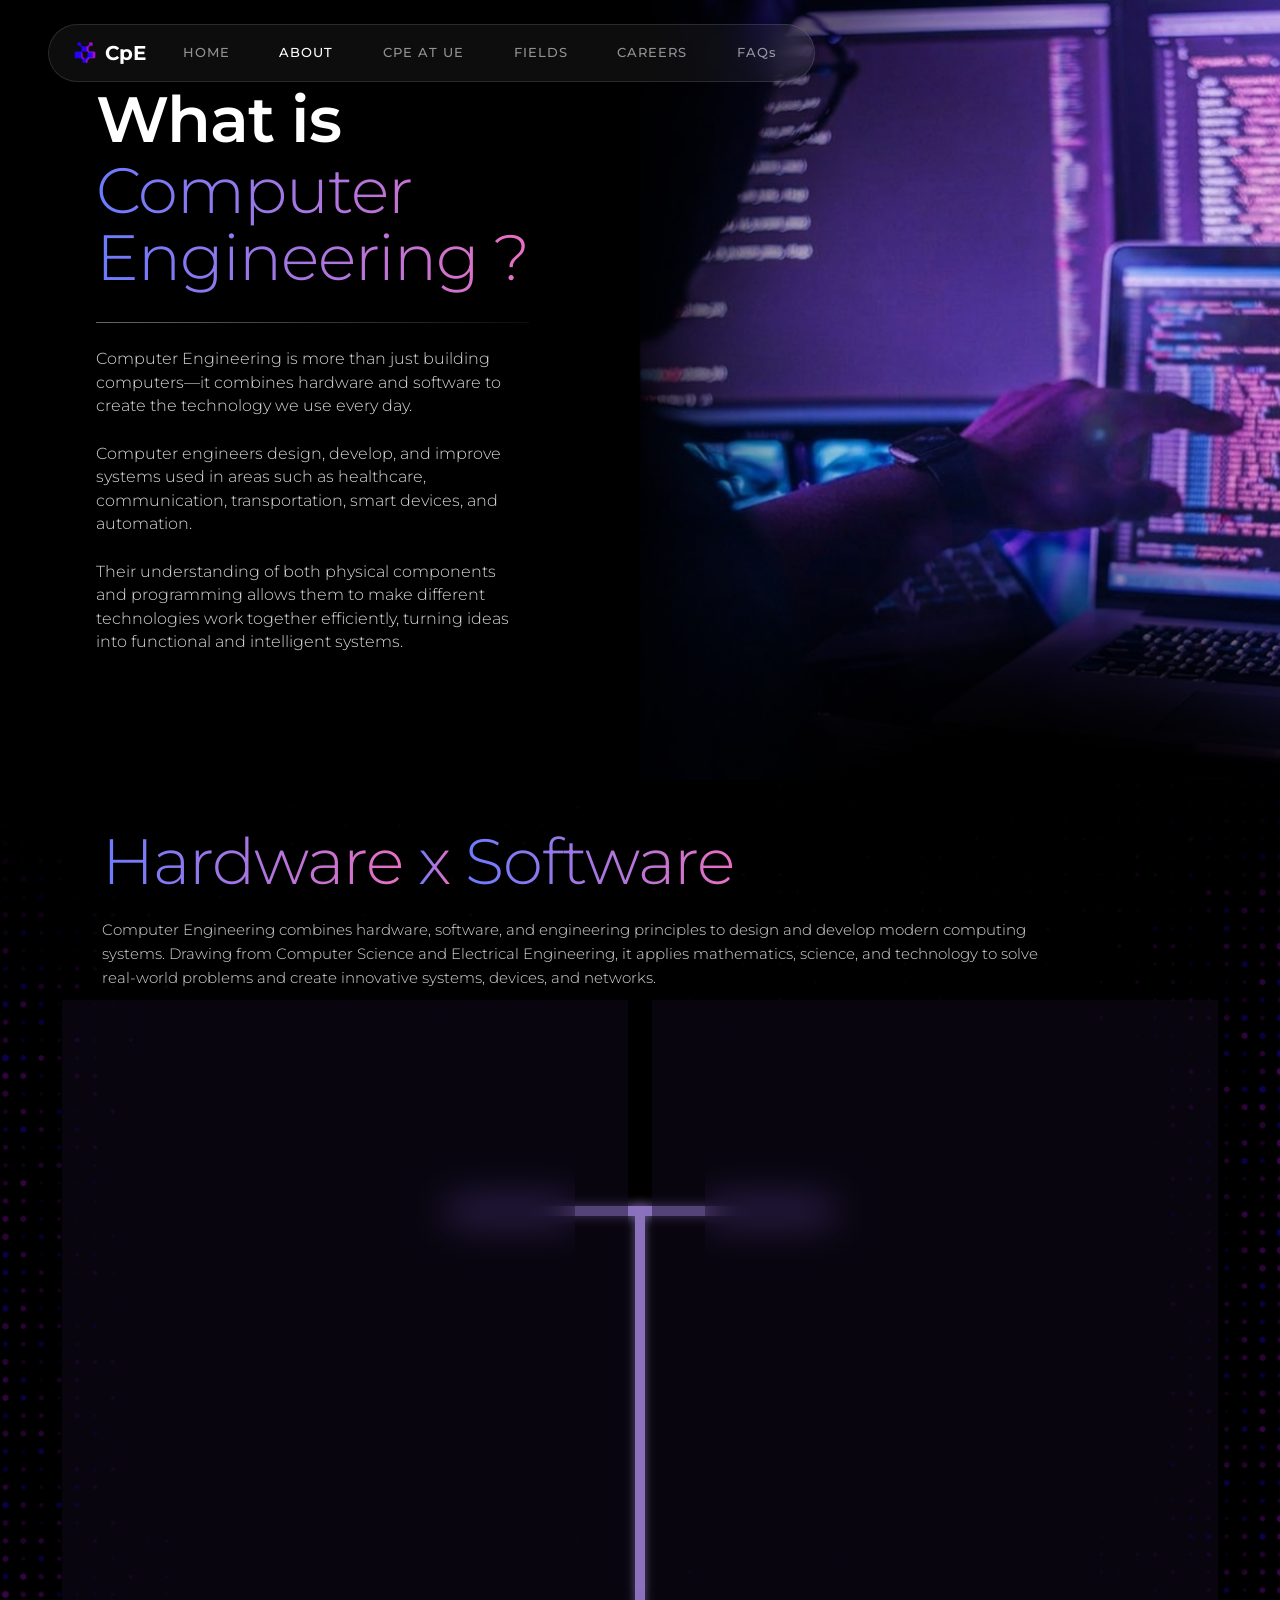
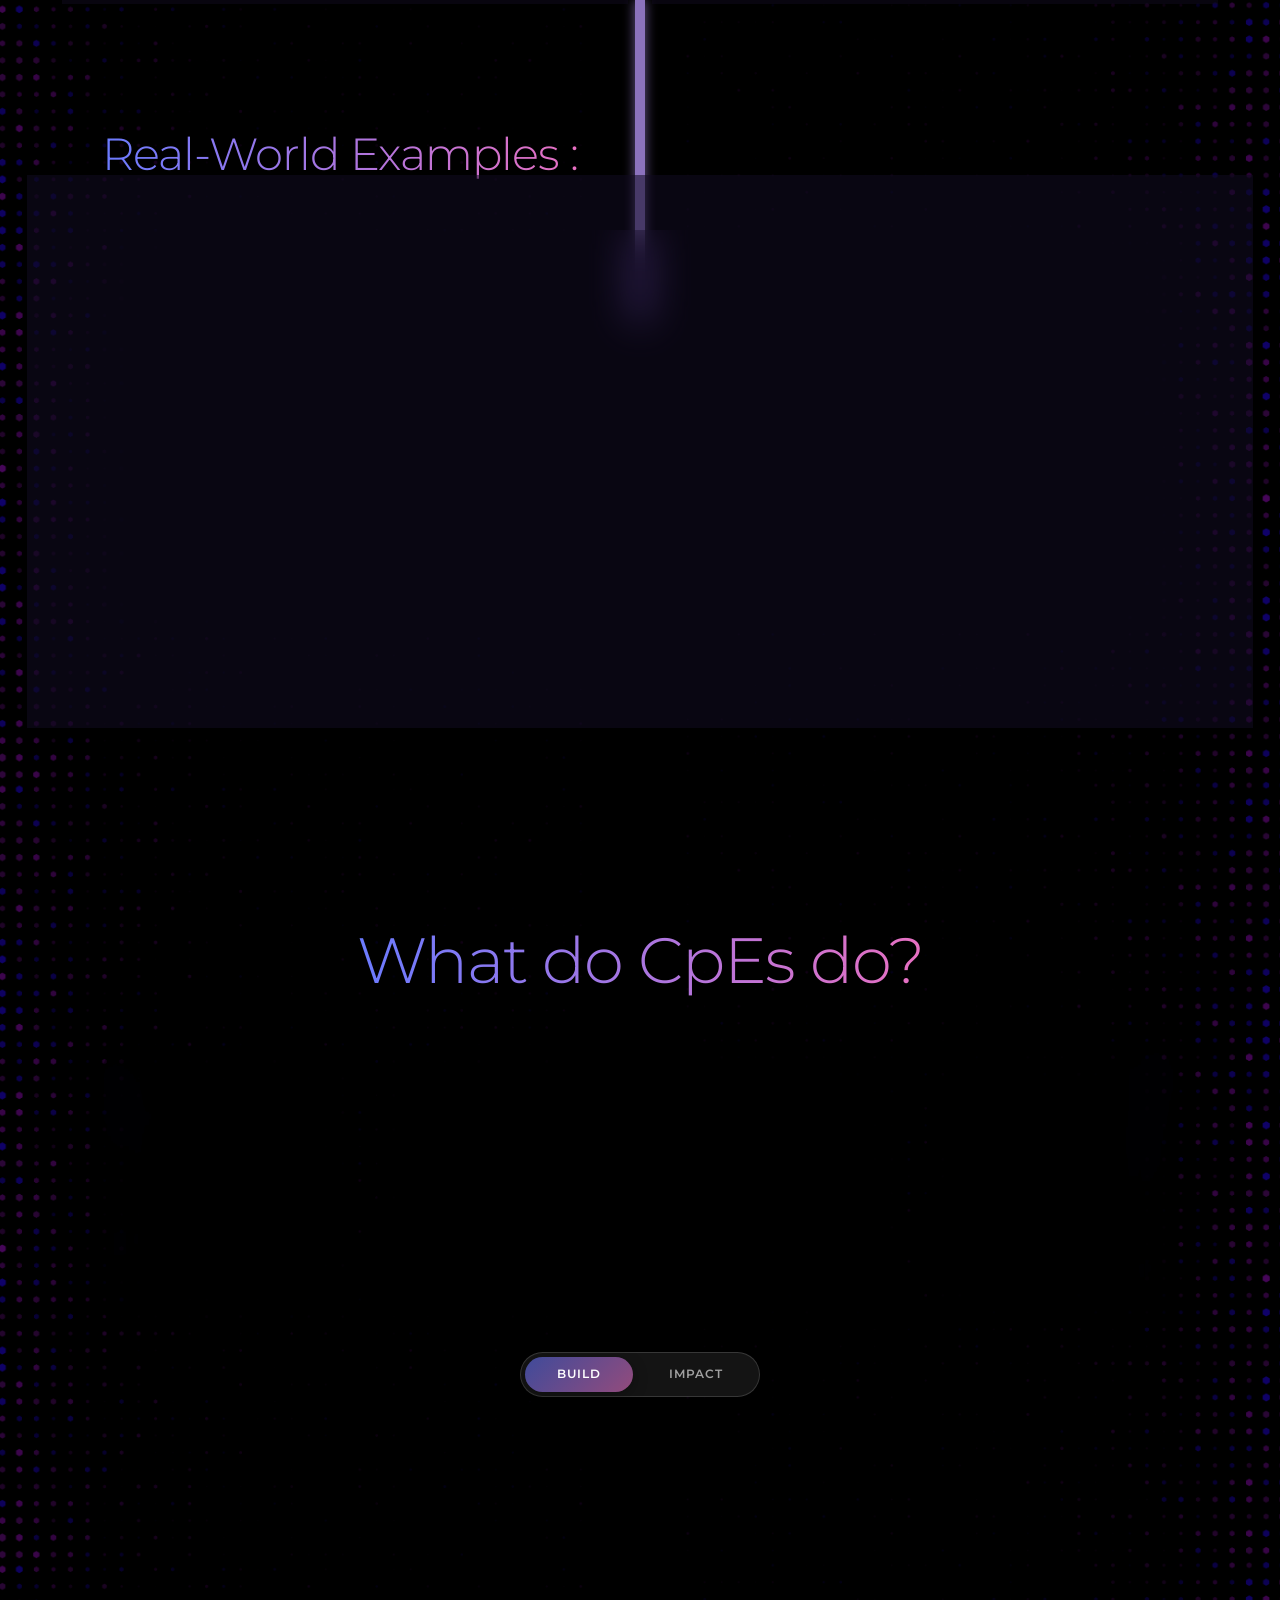
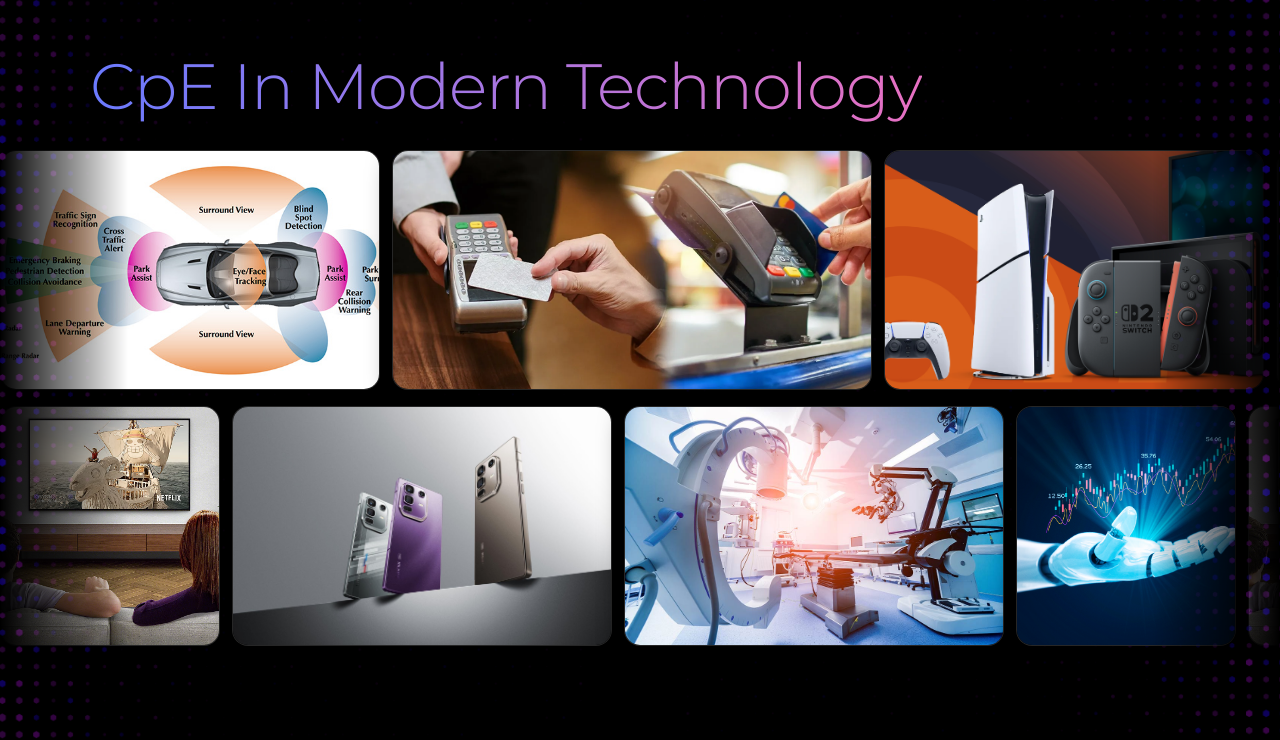
==== commit 617395d7: "commit to repository" ====
--- a/about.html
+++ b/about.html
@@ -366,6 +366,8 @@
     </div>
 </section>
 
+
+
     <script src="https://cdn.jsdelivr.net/npm/bootstrap@5.3.3/dist/js/bootstrap.bundle.min.js"></script>
 </body>
 </html>
--- a/style.css
+++ b/style.css
@@ -1,5 +1,6 @@
-/* Base Layout & Theme */
-/* General Body Styles */
+/* ==========================================================================
+   HOME TABS SECTION
+   ========================================================================== */
 body {
     background-size: cover;
     background-position: center;
@@ -235,7 +236,9 @@
     }
 }
 
-/* ABOUT PAGE */
+/* ==========================================================================
+   ABOUT TABS SECTION
+   ========================================================================== */
 
 .about-section {
     min-height: calc(100vh - 120px);
@@ -325,11 +328,13 @@
 }
 
 /* Horizontal Line */
+/* Horizontal Line - Perfectly Centered at 50% */
 .t-line-horizontal {
     position: absolute;
     top: 52%;
-    left: 20%;
-    width: 60%;
+    left: 50%;
+    transform: translateX(-50%); /* Centers the bar horizontally */
+    width: 30%;                   /* Extends equally 30% to the left and 30% to the right */
     height: 10px;
     background: #8b72bd;
     box-shadow: 0 0 12px rgba(139, 114, 189, 0.8);
@@ -398,10 +403,19 @@
     left: 50%;
     transform: translateX(-50%);
     width: 10px;
-    height: 120px;
+    height: 320px;
     background: #8b72bd;
     box-shadow: 0 0 12px rgba(139, 114, 189, 0.8);
     z-index: 0;
+}
+
+/* Shrinks text and shifts it left away from the vertical line */
+.about-section.slide-3 h2,
+.about-section.slide-3 h1,
+.about-section.slide-3 .hero-title {
+    font-size: 2.8rem; 
+    margin-right: 40px;
+    text-align: left;
 }
 
 /* Outer Wide Glass HUD Box */
@@ -741,8 +755,135 @@
     }
 }
 
-
-/* Custom Scrollbar Styles */
+/* Main Page Section (No background applied) */
+.cpe-navigation-section {
+    position: relative;
+    width: 100%;
+    padding: 100px 8%;
+    display: flex;
+    align-items: center;
+    font-family: 'Montserrat', sans-serif;
+
+    /* Custom Background Setup */
+    background-image: url('assets/ABT\ LAST.png'); /* Adjust path if in an images folder */
+    background-size: cover;       /* Ensures image covers the full section width/height */
+    background-position: center;  /* Keeps the focal point centered */
+    background-repeat: no-repeat; /* Prevents image from tiling */
+}
+
+.cpe-section-container {
+    width: 100%;
+    max-width: 1200px;
+    margin: 0 auto;
+    display: flex;
+    justify-content: space-between;
+    align-items: flex-start;
+    gap: 80px;
+}
+
+/* Left Heading */
+.cpe-heading-box {
+    flex: 1.2;
+}
+
+.cpe-main-heading {
+    font-size: clamp(2.8rem, 5.5vw, 4.2rem);
+    font-weight: 400;
+    line-height: 1.15;
+    margin: 0;
+    color: #FFFFFF;
+}
+
+.gradient-text {
+    background: linear-gradient(90deg, #6B7BFF 0%, #E870C2 100%);
+    -webkit-background-clip: text;
+    -webkit-text-fill-color: transparent;
+}
+
+/* Content Columns */
+.cpe-content-columns {
+    display: flex;
+    gap: 120px;
+    flex: 1;
+    justify-content: flex-start;
+}
+
+.column-title {
+    font-size: 1.8rem;
+    font-weight: 700;
+    margin-top: 0;
+    margin-bottom: 24px;
+    color: #FFFFFF;
+}
+
+/* Clickable Navigation Buttons */
+.cpe-nav-menu {
+    display: flex;
+    flex-direction: column;
+    gap: 14px;
+}
+
+.nav-btn {
+    background: transparent;
+    border: none;
+    outline: none;
+    color: rgba(255, 255, 255, 0.75);
+    text-decoration: none;
+    font-size: 1.15rem;
+    font-weight: 400;
+    width: fit-content;
+    padding: 4px 8px;
+    margin-left: -8px;
+    border-radius: 6px;
+    cursor: pointer;
+    transition: color 0.25s ease, transform 0.2s ease, background-color 0.25s ease, box-shadow 0.25s ease;
+}
+
+/* Interactive Hover & Click States */
+.nav-btn:hover {
+    color: #FFFFFF;
+    background-color: rgba(232, 112, 194, 0.15);
+    transform: translateX(6px);
+    box-shadow: 0 0 12px rgba(232, 112, 194, 0.2);
+}
+
+.nav-btn:active {
+    transform: translateX(3px) scale(0.97);
+}
+
+/* Creators List */
+.creators-list {
+    list-style: none;
+    padding: 0;
+    margin: 0;
+    display: flex;
+    flex-direction: column;
+    gap: 10px;
+}
+
+.creators-list li {
+    color: rgba(255, 255, 255, 0.7);
+    font-size: 1.05rem;
+    letter-spacing: 0.5px;
+    text-transform: uppercase;
+}
+
+/* Mobile Responsive */
+@media (max-width: 900px) {
+    .cpe-section-container {
+        flex-direction: column;
+        gap: 50px;
+    }
+    
+    .cpe-content-columns {
+        gap: 60px;
+    }
+}
+
+
+/* ==========================================================================
+   SCROLL BAR STYLE
+   ========================================================================== */
 
 /* Slightly wider track (increased from 10px to 14px) */
 ::-webkit-scrollbar {
@@ -786,4 +927,402 @@
 .hw-sw-card p,
 .custom-icon-list li {
     color: rgba(255, 255, 255, 0.85);
+}
+
+/* ==========================================================================
+   FEILDS TABS SECTION
+   ========================================================================== */
+.fields-body {
+    background-color: #05020F;
+    height: 100vh;
+    overflow: hidden;
+    margin: 0;
+    padding: 0;
+}
+
+.fields-hero {
+    height: 100vh;
+    padding-top: 100px;
+    position: relative;
+}
+
+.fields-desc {
+    color: rgba(255, 255, 255, 0.75);
+    font-size: 0.95rem;
+    font-weight: 300;
+    max-width: 500px;
+    margin: 0 auto;
+}
+
+/* ==========================================================================
+   UPDATED 3D FAN DECK (WIDE SPACING FOR CARD 4 VISIBILITY)
+   ========================================================================== */
+
+/* 3D Fan Deck Container Layout */
+.fan-deck-container {
+    display: flex;
+    justify-content: center;
+    align-items: flex-end;
+    width: 100%;
+    max-width: 1600px; /* Expanded container width */
+    height: 480px;
+    perspective: 1200px;
+    margin-bottom: -50px;
+}
+
+
+/* Individual Base Cards */
+.fan-card {
+    width: 330px;
+    height: 440px;
+    border-radius: 32px;
+    position: absolute;
+    bottom: 0;
+    transition: all 0.4s cubic-bezier(0.25, 1, 0.5, 1);
+    cursor: pointer;
+    box-shadow: 0 25px 50px rgba(0, 0, 0, 0.7);
+}
+
+/* Updated Card Inner for Dead-Center Alignment */
+.fan-card .card-inner {
+    width: 100%;
+    height: 100%;
+    border-radius: 32px;
+    border: 1.5px solid rgba(255, 255, 255, 0.25);
+    background: linear-gradient(180deg, rgba(255,255,255,0.12) 0%, rgba(0,0,0,0.3) 100%);
+    display: flex;
+    justify-content: center;
+    align-items: center;
+    overflow: hidden;
+}
+
+/* Center Image Container */
+.card-img-center-wrapper {
+    display: flex;
+    justify-content: center;
+    align-items: center;
+    width: 100%;
+    height: 100%;
+    padding-top: 15px; /* Slight optical adjustment for perfectly balanced visual centering */
+}
+
+/* Expanded & Centered Card Image Styling */
+.field-card-img {
+    width: 200px;
+    height: 200px;
+    object-fit: contain;
+    filter: drop-shadow(0 14px 28px rgba(0,0,0,0.6));
+    transition: transform 0.3s ease;
+}
+
+/* Scale effect on hover for the image */
+.fan-card:hover .field-card-img {
+    transform: scale(1.1);
+}
+
+.card-title-text {
+    font-size: 1.5rem;
+    font-weight: 700;
+    color: #FFFFFF;
+    letter-spacing: -0.5px;
+}
+
+.badge-rating {
+    background: rgba(0, 0, 0, 0.35);
+    backdrop-filter: blur(8px);
+    -webkit-backdrop-filter: blur(8px);
+    padding: 6px 14px;
+    border-radius: 20px;
+    font-size: 0.85rem;
+    font-weight: 600;
+    color: #FFFFFF;
+    border: 1px solid rgba(255, 255, 255, 0.15);
+}
+
+.card-role-sub {
+    font-size: 0.9rem;
+    color: rgba(255, 255, 255, 0.85);
+    font-weight: 500;
+    margin: 0;
+}
+
+/* Wide Spread & Angle Offsets */
+.card-cybersecurity {
+    left: calc(50% - 680px);
+    transform: rotate(-22deg) translateY(90px);
+    background: linear-gradient(160deg, #7c3aed 0%, #3b0764 100%);
+    z-index: 1;
+}
+
+.card-robotics {
+    left: calc(50% - 370px);
+    transform: rotate(-11deg) translateY(35px);
+    background: linear-gradient(160deg, #ff416c 0%, #8a0b29 100%);
+    z-index: 2;
+}
+
+.card-embedded {
+    left: calc(50% - 165px); /* Perfectly centered (1/2 of 330px width) */
+    transform: rotate(0deg) translateY(-20px);
+    background: linear-gradient(160deg, #00c6ff 0%, #004099 100%);
+    z-index: 5;
+}
+
+/* Card 4 (AI & ML) moved out to calc(50% + 40px) to expose header text */
+.card-ai {
+    left: calc(50% + 40px);
+    transform: rotate(11deg) translateY(35px);
+    background: linear-gradient(160deg, #11998e 0%, #064e3b 100%);
+    z-index: 2;
+}
+
+/* Card 5 (Networks) shifted outward to maintain fan symmetry */
+.card-iot {
+    left: calc(50% + 350px);
+    transform: rotate(22deg) translateY(90px);
+    background: linear-gradient(160deg, #3a7bd5 0%, #1a365d 100%);
+    z-index: 1;
+}
+
+/* Hover Elevation Effect */
+.fan-card:hover {
+    transform: translateY(-60px) scale(1.06) rotate(0deg) !important;
+    z-index: 10 !important;
+    box-shadow: 0 35px 70px rgba(0, 0, 0, 0.85), 
+                0 0 35px rgba(255, 255, 255, 0.35);
+}
+
+/* ==========================================================================
+   CAREERS HERO & DRAGGABLE CAROUSEL SECTION
+   ========================================================================== */
+
+/* Page Setup */
+.careers-body {
+    background-color: #05020F;
+    min-height: 100vh;
+    overflow-x: hidden;
+    margin: 0;
+    font-family: 'Montserrat', sans-serif;
+}
+
+.careers-hero {
+    min-height: 100vh;
+    padding-top: 100px;
+    padding-bottom: 40px;
+    position: relative;
+}
+
+.hero-title {
+    font-size: clamp(2rem, 4vw, 3.5rem);
+    letter-spacing: -0.5px;
+}
+
+/* Outer Wrapper */
+.carousel-outer-wrapper {
+    width: 100%;
+    padding: 60px 0;
+    position: relative;
+
+    overflow-x: clip; /* or overflow: visible; */
+}
+
+/* Navigation Arrows with Fading Disabled States */
+.carousel-arrow {
+    position: absolute;
+    top: 50%;
+    transform: translateY(-50%);
+    width: 54px;
+    height: 54px;
+    border-radius: 50%;
+    background: rgba(18, 12, 34, 0.9);
+    border: 1px solid rgba(255, 255, 255, 0.3);
+    color: #FFFFFF;
+    font-size: 1.3rem;
+    display: flex;
+    justify-content: center;
+    align-items: center;
+    z-index: 600;
+    cursor: pointer;
+    box-shadow: 0 10px 25px rgba(0, 0, 0, 0.5);
+    
+    /* Fade Transitions */
+    opacity: 1;
+    visibility: visible;
+    pointer-events: auto;
+    transition: opacity 0.4s ease, 
+                visibility 0.4s ease, 
+                transform 0.3s cubic-bezier(0.25, 1, 0.5, 1), 
+                background-color 0.3s ease, 
+                border-color 0.3s ease;
+}
+
+.carousel-arrow:hover:not(.disabled) {
+    background: #E870C2;
+    border-color: #FFFFFF;
+    box-shadow: 0 0 20px rgba(232, 112, 194, 0.6);
+    transform: translateY(-50%) scale(1.1);
+}
+
+/* Faded Disabled State */
+.carousel-arrow.disabled {
+    opacity: 0;
+    visibility: hidden;
+    pointer-events: none;
+}
+
+.arrow-left { left: 20px; }
+.arrow-right { right: 20px; }
+
+/* Draggable Track */
+.careers-carousel-track {
+    display: flex;
+    gap: 24px;
+    padding: 40px 60px;
+    cursor: grab;
+    user-select: none;
+    -webkit-user-select: none;
+    will-change: transform;
+    transition: transform 0.3s cubic-bezier(0.25, 1, 0.5, 1);
+    align-items: flex-start;
+}
+
+.careers-carousel-track.grabbing {
+    cursor: grabbing;
+}
+
+/* Base Card State (Fatter 360px Width) */
+.career-card {
+    position: relative;
+    width: 360px; /* Fatter card width */
+    height: 480px;
+    flex-shrink: 0;
+    border-radius: 24px;
+    overflow: hidden;
+    background: #0d0622;
+    border: 1px solid rgba(255, 255, 255, 0.15);
+    box-shadow: 0 15px 35px rgba(0, 0, 0, 0.6);
+    cursor: pointer;
+    display: flex;
+    flex-direction: column;
+    
+    /* Elastic spring transition for explosive pop out */
+    transition: height 0.5s cubic-bezier(0.34, 1.56, 0.64, 1), 
+                transform 0.5s cubic-bezier(0.34, 1.56, 0.64, 1), 
+                border-color 0.4s ease, 
+                box-shadow 0.4s ease,
+                opacity 0.4s ease,
+                filter 0.4s ease;
+}
+
+/* Hover Effect for Unexpanded Cards */
+.career-card:not(.expanded):hover {
+    transform: translateY(-10px);
+    border-color: rgba(255, 255, 255, 0.4);
+    box-shadow: 0 20px 40px rgba(0, 0, 0, 0.8), 0 0 15px rgba(255, 255, 255, 0.1);
+}
+
+/* Card Image Box */
+.card-image-box {
+    position: relative;
+    width: 100%;
+    height: 480px;
+    flex-shrink: 0;
+    pointer-events: none;
+    transition: height 0.5s cubic-bezier(0.34, 1.56, 0.64, 1);
+}
+
+.career-card-img {
+    width: 100%;
+    height: 100%;
+    object-fit: cover;
+    filter: brightness(0.85);
+    transition: filter 0.4s ease;
+}
+
+.career-card-overlay {
+    position: absolute;
+    inset: 0;
+    background: linear-gradient(180deg, rgba(0, 0, 0, 0) 30%, rgba(13, 6, 34, 0.95) 100%);
+    display: flex;
+    align-items: flex-end;
+    padding: 24px;
+}
+
+.career-card-title {
+    color: #FFFFFF;
+    font-size: 1.45rem;
+    font-weight: 700;
+    line-height: 1.25;
+    margin: 0;
+    text-shadow: 0 2px 10px rgba(0, 0, 0, 0.5);
+}
+
+/* Downward Expansion Details Area */
+.card-expand-details {
+    padding: 0 24px 28px 24px;
+    opacity: 0;
+    visibility: hidden;
+    transform: translateY(-15px);
+    transition: opacity 0.3s ease 0.1s, transform 0.3s ease 0.1s, visibility 0.3s ease;
+    background: #0d0622;
+}
+
+.card-desc {
+    color: rgba(255, 255, 255, 0.8);
+    font-size: 0.9rem;
+    line-height: 1.55;
+    margin-top: 10px;
+    margin-bottom: 16px;
+}
+
+.card-skills {
+    display: flex;
+    flex-wrap: wrap;
+    gap: 8px;
+}
+
+.badge-skill {
+    background: rgba(232, 112, 194, 0.12);
+    border: 1px solid rgba(232, 112, 194, 0.4);
+    color: #E870C2;
+    font-size: 0.78rem;
+    font-weight: 600;
+    padding: 6px 14px;
+    border-radius: 12px;
+    letter-spacing: 0.3px;
+}
+
+/* --- DRAMATIC SPRING POP-OUT & EXPANDED STATE --- */
+.career-card.expanded {
+    height: 640px; 
+    /* Lifts 30px off the track and scales up to 1.1x */
+    transform: translateY(-30px) scale(1.1) !important; 
+    border-color: #E870C2;
+    
+    /* Neon Aura Glow & Shadow */
+    box-shadow: 0 30px 60px rgba(0, 0, 0, 0.95), 
+                0 0 45px rgba(232, 112, 194, 0.6),
+                inset 0 0 15px rgba(232, 112, 194, 0.3);
+    z-index: 500;
+}
+
+.career-card.expanded .card-image-box {
+    height: 350px; /* Shrinks image slightly to make room for details */
+}
+
+.career-card.expanded .career-card-img {
+    filter: brightness(1.1);
+}
+
+.career-card.expanded .card-expand-details {
+    opacity: 1;
+    visibility: visible;
+    transform: translateY(0);
+}
+
+/* Background Dimming: Focus effect for non-selected cards */
+.careers-carousel-track.has-expanded .career-card:not(.expanded) {
+    opacity: 0.4;
+    filter: blur(2px) grayscale(40%);
+    transform: scale(0.95);
 }
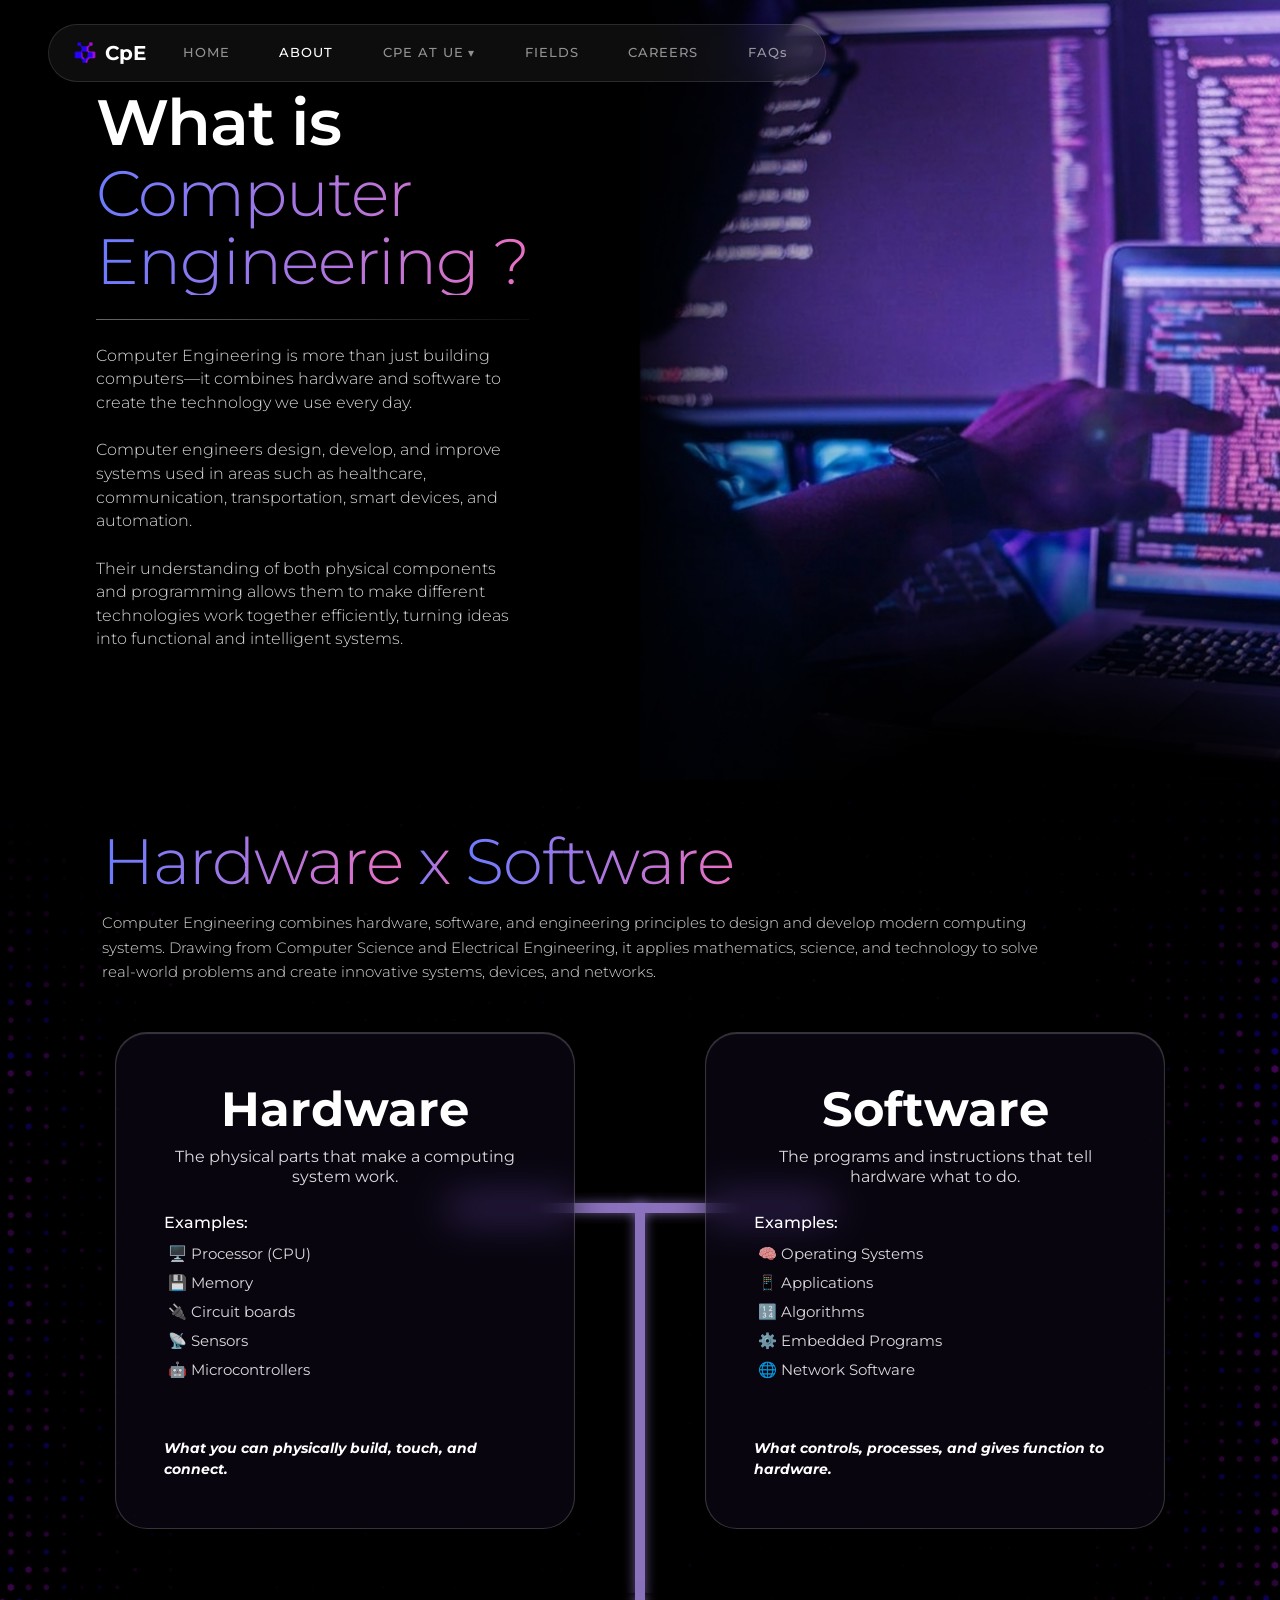
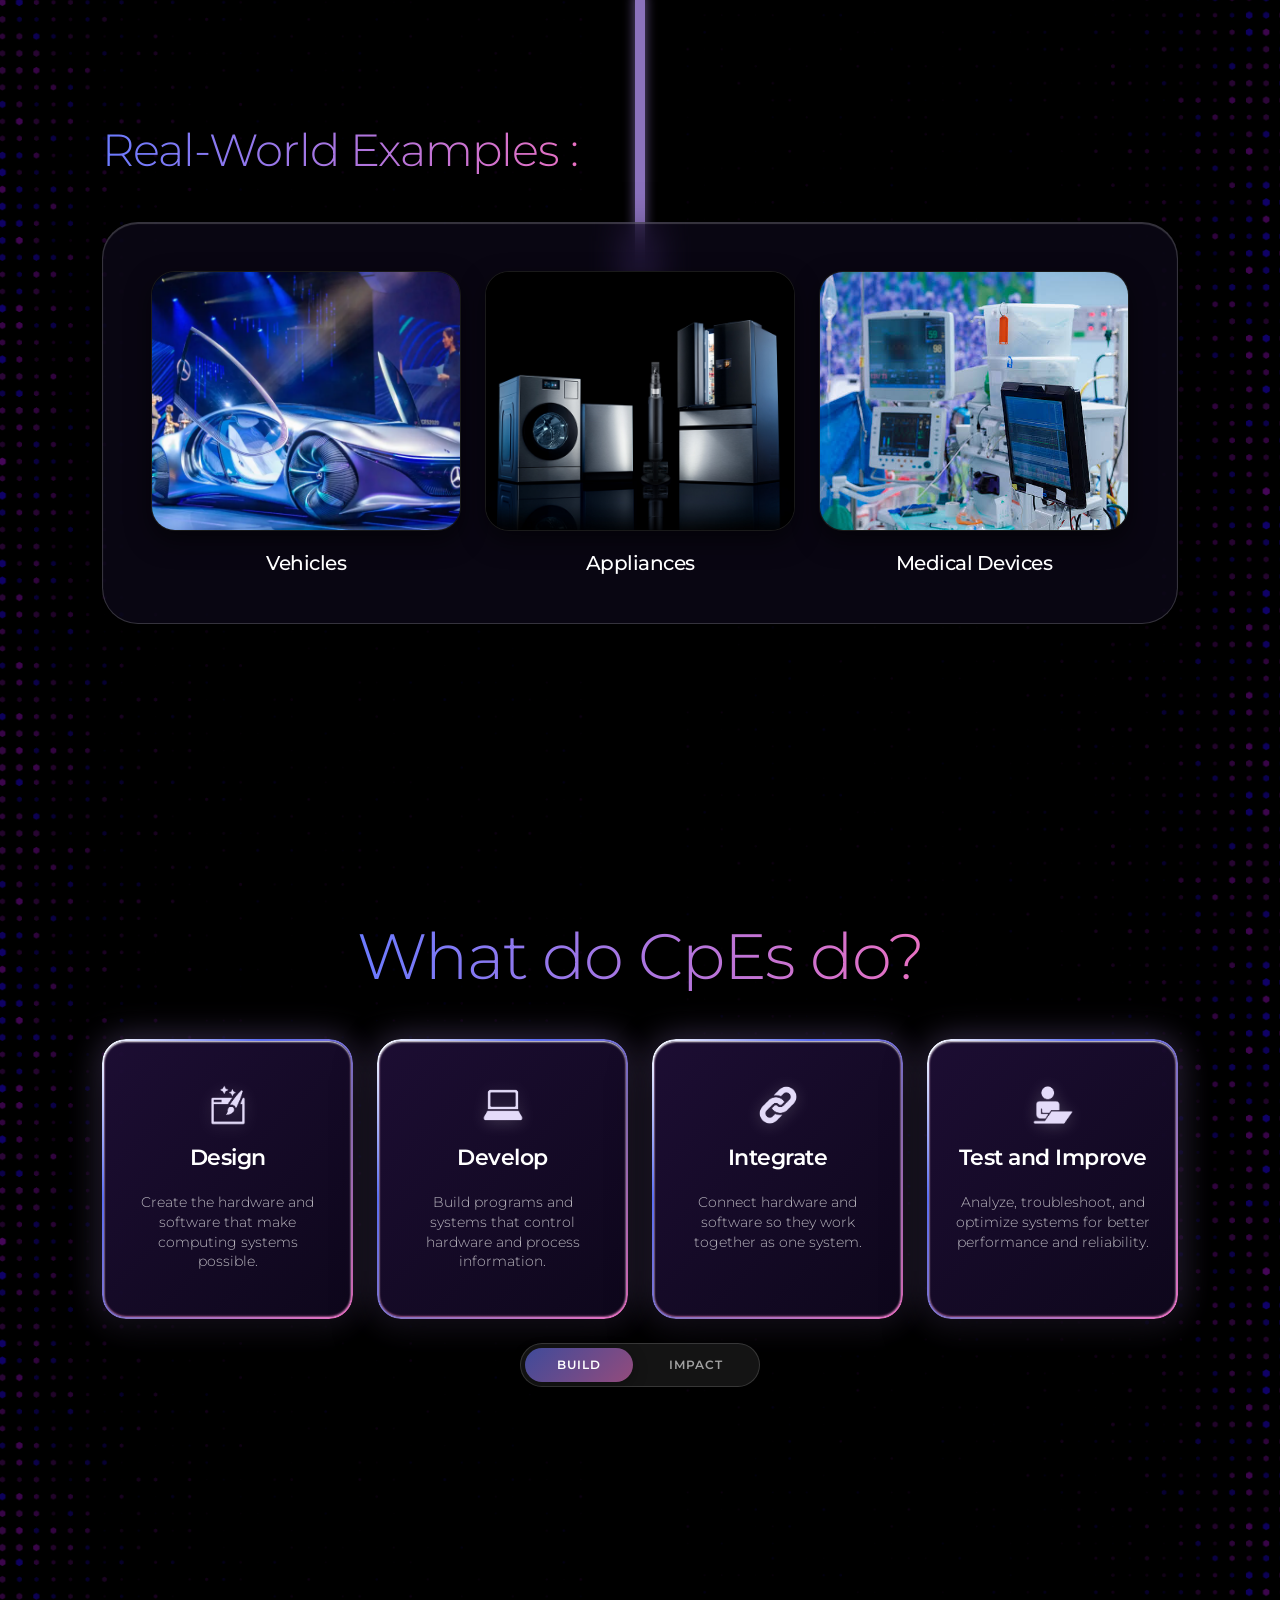
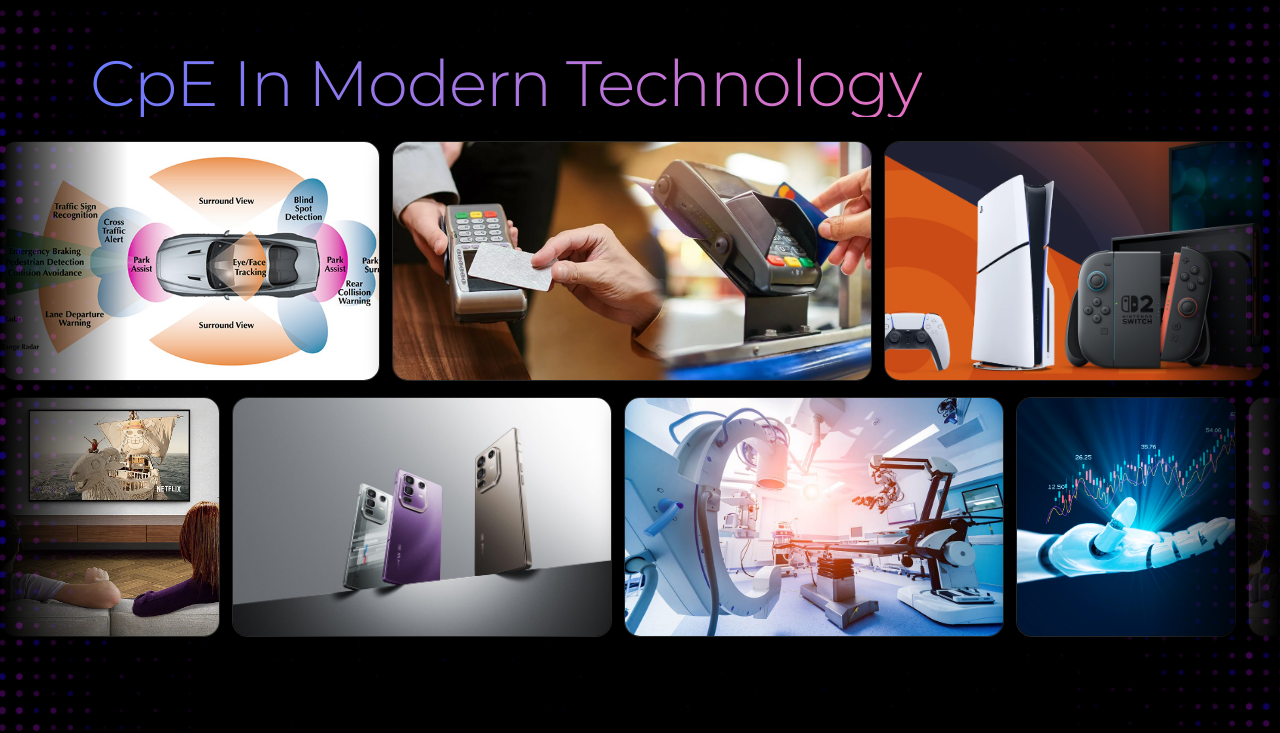
==== commit 458c393c: "commit to repository" ====
--- a/about.html
+++ b/about.html
@@ -13,29 +13,40 @@
 <body class="about-page">
 
     <!-- Fixed Header Navbar -->
-    <header class="fixed-top container-fluid px-4 px-md-5 pt-4">
-        <nav class="navbar navbar-expand-lg glass-navbar px-3 px-md-4 py-2">
-            <div class="container-fluid p-0 d-flex justify-content-between align-items-center">
-                <a class="navbar-brand d-flex align-items-center gap-2 text-white fw-bold me-4" href="index.html">
-                    <img src="assets/cpelogo.png" alt="CpE Logo" class="logo-img">
-                    <span>CpE</span>
-                </a>
-                <button class="navbar-toggler navbar-dark border-0" type="button" data-bs-toggle="collapse" data-bs-target="#navbarNav">
-                    <span class="navbar-toggler-icon"></span>
-                </button>
-                <div class="collapse navbar-collapse" id="navbarNav">
-                    <ul class="navbar-nav gap-lg-4">
-                        <li class="nav-item"><a class="nav-link" href="index.html">HOME</a></li>
-                        <li class="nav-item"><a class="nav-link active" href="about.html">ABOUT</a></li>
-                        <li class="nav-item"><a class="nav-link" href="cpe-at-ue.html">CPE AT UE</a></li>
-                        <li class="nav-item"><a class="nav-link" href="fields.html">FIELDS</a></li>
-                        <li class="nav-item"><a class="nav-link" href="careers.html">CAREERS</a></li>
-                        <li class="nav-item"><a class="nav-link" href="faqs.html">FAQs</a></li>
-                    </ul>
-                </div>
-            </div>
-        </nav>
-    </header>
+<header class="fixed-top container-fluid px-4 px-md-5 pt-4">
+    <nav class="navbar navbar-expand-lg glass-navbar px-3 px-md-4 py-2">
+        <div class="container-fluid p-0 d-flex justify-content-between align-items-center">
+            <a class="navbar-brand d-flex align-items-center gap-2 text-white fw-bold me-4" href="index.html">
+                <img src="assets/cpelogo.png" alt="CpE Logo" class="logo-img">
+                <span>CpE</span>
+            </a>
+            <button class="navbar-toggler navbar-dark border-0" type="button" data-bs-toggle="collapse" data-bs-target="#navbarNav">
+                <span class="navbar-toggler-icon"></span>
+            </button>
+            <div class="collapse navbar-collapse" id="navbarNav">
+                <ul class="navbar-nav gap-lg-4">
+                    <li class="nav-item"><a class="nav-link" href="index.html">HOME</a></li>
+                    <li class="nav-item"><a class="nav-link active" href="about.html">ABOUT</a></li>
+                    
+                    <!-- CPE AT UE DROPDOWN BUTTON -->
+                    <li class="nav-item nav-dropdown">
+                        <a class="nav-link dropdown-trigger d-flex align-items-center gap-1" href="cpe-at-ue.html">
+                            CPE AT UE <span class="dropdown-arrow">▾</span>
+                        </a>
+                        <div class="dropdown-menu custom-dropdown">
+                            <a class="dropdown-item" href="faculty.html">Faculty</a>
+                            <a class="dropdown-item" href="extracurriculars.html">Extracurriculars</a>
+                        </div>
+                    </li>
+
+                    <li class="nav-item"><a class="nav-link" href="fields.html">FIELDS</a></li>
+                    <li class="nav-item"><a class="nav-link" href="careers.html">CAREERS</a></li>
+                    <li class="nav-item"><a class="nav-link" href="faqs.html">FAQs</a></li>
+                </ul>
+            </div>
+        </div>
+    </nav>
+</header>
 
     <!-- SECTION 1 -->
     <section class="about-section slide-1">
--- a/style.css
+++ b/style.css
@@ -126,6 +126,67 @@
 .navbar-nav .nav-link:hover,
 .navbar-nav .nav-link.active {
     color: #FFFFFF;
+}
+
+/* Dropdown Container */
+.nav-dropdown {
+    position: relative;
+}
+
+.dropdown-arrow {
+    font-size: 0.75rem;
+    transition: transform 0.3s ease;
+}
+
+.nav-dropdown:hover .dropdown-arrow {
+    transform: rotate(180deg);
+}
+
+/* Glassmorphism Sub-Menu */
+.custom-dropdown {
+    display: block; /* Managed by opacity/visibility for smooth transitions */
+    position: absolute;
+    top: 100%;
+    left: 0;
+    min-width: 190px;
+    background: rgba(5, 2, 15, 0.95);
+    backdrop-filter: blur(12px);
+    -webkit-backdrop-filter: blur(12px);
+    border: 1px solid rgba(255, 255, 255, 0.15);
+    border-radius: 12px;
+    padding: 8px 0;
+    margin-top: 6px;
+    box-shadow: 0 10px 30px rgba(0, 0, 0, 0.5), 0 0 15px rgba(232, 112, 194, 0.15);
+    
+    /* Hidden state */
+    opacity: 0;
+    visibility: hidden;
+    transform: translateY(10px);
+    transition: opacity 0.3s ease, transform 0.3s ease, visibility 0.3s ease;
+    z-index: 1050;
+}
+
+/* Show on Hover */
+.nav-dropdown:hover .custom-dropdown {
+    opacity: 1;
+    visibility: visible;
+    transform: translateY(0);
+}
+
+/* Sub-items Styling */
+.custom-dropdown .dropdown-item {
+    color: rgba(255, 255, 255, 0.8);
+    font-weight: 500;
+    font-size: 0.9rem;
+    padding: 8px 18px;
+    transition: all 0.25s ease;
+    background: transparent;
+}
+
+.custom-dropdown .dropdown-item:hover {
+    color: #FFFFFF;
+    background: rgba(232, 112, 194, 0.15);
+    padding-left: 22px;
 }
 
 /* Hero Section */
@@ -256,16 +317,11 @@
 
 /* Gradient Text (White -> #5C6FF4 -> #E870C2) */
 .gradient-text {
-    background: linear-gradient(
-        135deg, 
-        #FFFFFF 0%, 
-        #5C6FF4 55%, 
-        #E870C2 100%
-    );
+    background: linear-gradient(135deg, #FFFFFF 0%, #5C6FF4 55%, #E870C2 100%);
     -webkit-background-clip: text;
     -webkit-text-fill-color: transparent;
+    background-clip: text;
     display: inline-block;
-    padding-bottom: 0.1em;
 }
 
 /* Horizontal Dividing Line */
@@ -1325,4 +1381,246 @@
     opacity: 0.4;
     filter: blur(2px) grayscale(40%);
     transform: scale(0.95);
+}
+
+
+/* ==========================================================================
+   CPE AT UE PAGE STYLES (ISOLATED - GLOW REMOVED)
+   ========================================================================== */
+
+/* Page Base */
+.cpe-page-body {
+    background-color: #05020F;
+    color: #FFFFFF;
+    font-family: 'Montserrat', sans-serif;
+    margin: 0;
+    overflow-x: hidden;
+}
+
+/* Hero Section Base */
+.cpe-hero-section {
+    position: relative;
+    width: 100%;
+    min-height: 100vh;
+    display: flex;
+    align-items: center;
+    background-image: url('assets/temp1.jpg');
+    background-size: cover;
+    background-position: center right;
+    background-repeat: no-repeat;
+}
+
+/* Left Fade Overlay */
+.cpe-hero-section .hero-overlay-fade {
+    position: absolute;
+    top: 0;
+    left: 0;
+    width: 100%;
+    height: 100%;
+    background: linear-gradient(
+        90deg, 
+        rgba(5, 2, 15, 0.98) 0%, 
+        rgba(5, 2, 15, 0.90) 35%, 
+        rgba(5, 2, 15, 0.50) 60%, 
+        rgba(5, 2, 15, 0.10) 100%
+    );
+    z-index: 1;
+}
+
+/* Content Container */
+.cpe-hero-section .hero-content-container {
+    position: relative;
+    z-index: 2;
+    padding-top: 100px;
+}
+
+.cpe-hero-section .hero-text-col {
+    padding-left: 20px;
+}
+
+/* Typography & Color Overrides for CPE Page Hero */
+body.cpe-page-body .cpe-hero-section .hero-title {
+    color: #FFFFFF !important;
+    background: none !important;
+    -webkit-background-clip: unset !important;
+    -webkit-text-fill-color: #FFFFFF !important;
+    filter: none !important; /* Removes drop-shadow glow */
+    font-size: 3.5rem;
+    font-weight: 800;
+    line-height: 1.1;
+    margin-bottom: 24px;
+    letter-spacing: -0.5px;
+}
+
+/* Red Highlight Text for CPE Page */
+body.cpe-page-body .cpe-hero-section .hero-title .highlight-text,
+body.cpe-page-body .cpe-hero-section span.highlight-text {
+    color: #FF2E4C !important;
+    -webkit-text-fill-color: #FF2E4C !important;
+    filter: none !important; /* Removes drop-shadow glow */
+    display: block;
+}
+
+.cpe-hero-section .hero-description {
+    font-size: 1.05rem;
+    line-height: 1.6;
+    color: rgba(255, 255, 255, 0.85);
+    max-width: 520px;
+    font-weight: 400;
+}
+
+/* Bottom Red Accent Line (Flat design, glow box-shadow removed) */
+.cpe-hero-section .hero-bottom-line {
+    position: absolute;
+    bottom: 0;
+    left: 0;
+    width: 100%;
+    height: 20px;
+    background: #E63946;
+    box-shadow: none; /* Removed purple/red ambient glow */
+    z-index: 3;
+}
+
+/* Responsive Scaling */
+@media (max-width: 768px) {
+    body.cpe-page-body .cpe-hero-section .hero-title {
+        font-size: 2.5rem;
+    }
+    
+    .cpe-hero-section .hero-overlay-fade {
+        background: rgba(5, 2, 15, 0.85);
+    }
+}
+
+/* ==========================================================================
+   UE MANILA SECTION
+   ========================================================================== */
+
+.ue-manila-section {
+    position: relative;
+    width: 100%;
+    min-height: 80vh;
+    display: flex;
+    align-items: flex-end;
+    justify-content: center;
+    padding-bottom: 4rem;
+    
+    /* Background Image Setup */
+    background-image: url('assets/temp1.jpg'); /* Update path to your UE Manila building image */
+    background-size: cover;
+    background-position: center;
+    background-repeat: no-repeat;
+}
+
+/* Gradient Overlay (Darkens the bottom into solid page background) */
+.ue-manila-overlay {
+    position: absolute;
+    top: 0;
+    left: 0;
+    width: 100%;
+    height: 100%;
+    background: linear-gradient(
+        180deg, 
+        rgba(5, 2, 15, 0.2) 0%, 
+        rgba(5, 2, 15, 0.6) 60%, 
+        #05020F 100%
+    );
+    z-index: 1;
+}
+
+/* Section Content Container */
+.ue-manila-content {
+    position: relative;
+    z-index: 2;
+    text-align: center;
+}
+
+/* Typography Styling */
+.ue-manila-heading {
+    font-size: clamp(3rem, 6vw, 5.2rem);
+    font-weight: 800;
+    color: #FFFFFF;
+    letter-spacing: -1px;
+    margin: 0;
+}
+
+.ue-manila-heading .highlight-red {
+    color: #E63946; /* Matching UE Signature Red */
+}
+
+/* Responsive Scaling */
+@media (max-width: 768px) {
+    .ue-manila-section {
+        min-height: 50vh;
+        padding-bottom: 2rem;
+    }
+}
+
+/* ==========================================================================
+   PROGRAM OBJECTIVES & SCHOLARSHIP SECTION
+   ========================================================================== */
+
+.cpe-features-section {
+    position: relative;
+    width: 100%;
+    background-color: #05020F;
+    padding-top: 2rem;
+    padding-bottom: 5rem;
+}
+
+.cpe-feature-card {
+    display: flex;
+    flex-direction: column;
+    align-items: center;
+    text-align: center;
+    transition: transform 0.3s ease;
+}
+
+.cpe-feature-card:hover {
+    transform: translateY(-8px);
+}
+
+.feature-img-box {
+    width: 100%;
+    height: 440px;
+    border-radius: 28px;
+    overflow: hidden;
+    background: #000;
+    border: 1px solid rgba(255, 255, 255, 0.12);
+    box-shadow: 0 15px 35px rgba(0, 0, 0, 0.7);
+}
+
+.feature-img-box img {
+    width: 100%;
+    height: 100%;
+    object-fit: cover;
+}
+
+.feature-card-title {
+    color: #FFFFFF;
+    font-size: 2rem;
+    font-weight: 700;
+    line-height: 1.15;
+    margin-top: 1.5rem;
+    letter-spacing: -0.5px;
+}
+
+/* Guaranteed Visible Red Bar */
+.cpe-features-section .features-red-bar {
+    position: absolute;
+    bottom: 0;
+    left: 0;
+    width: 100%;
+    height: 20px;
+    background: linear-gradient(90deg, #800000 0%, #FF2E4C 50%, #800000 100%);
+    z-index: 10;
+}
+
+@media (max-width: 768px) {
+    .feature-img-box {
+        height: 320px;
+    }
+    .feature-card-title {
+        font-size: 1.6rem;
+    }
 }
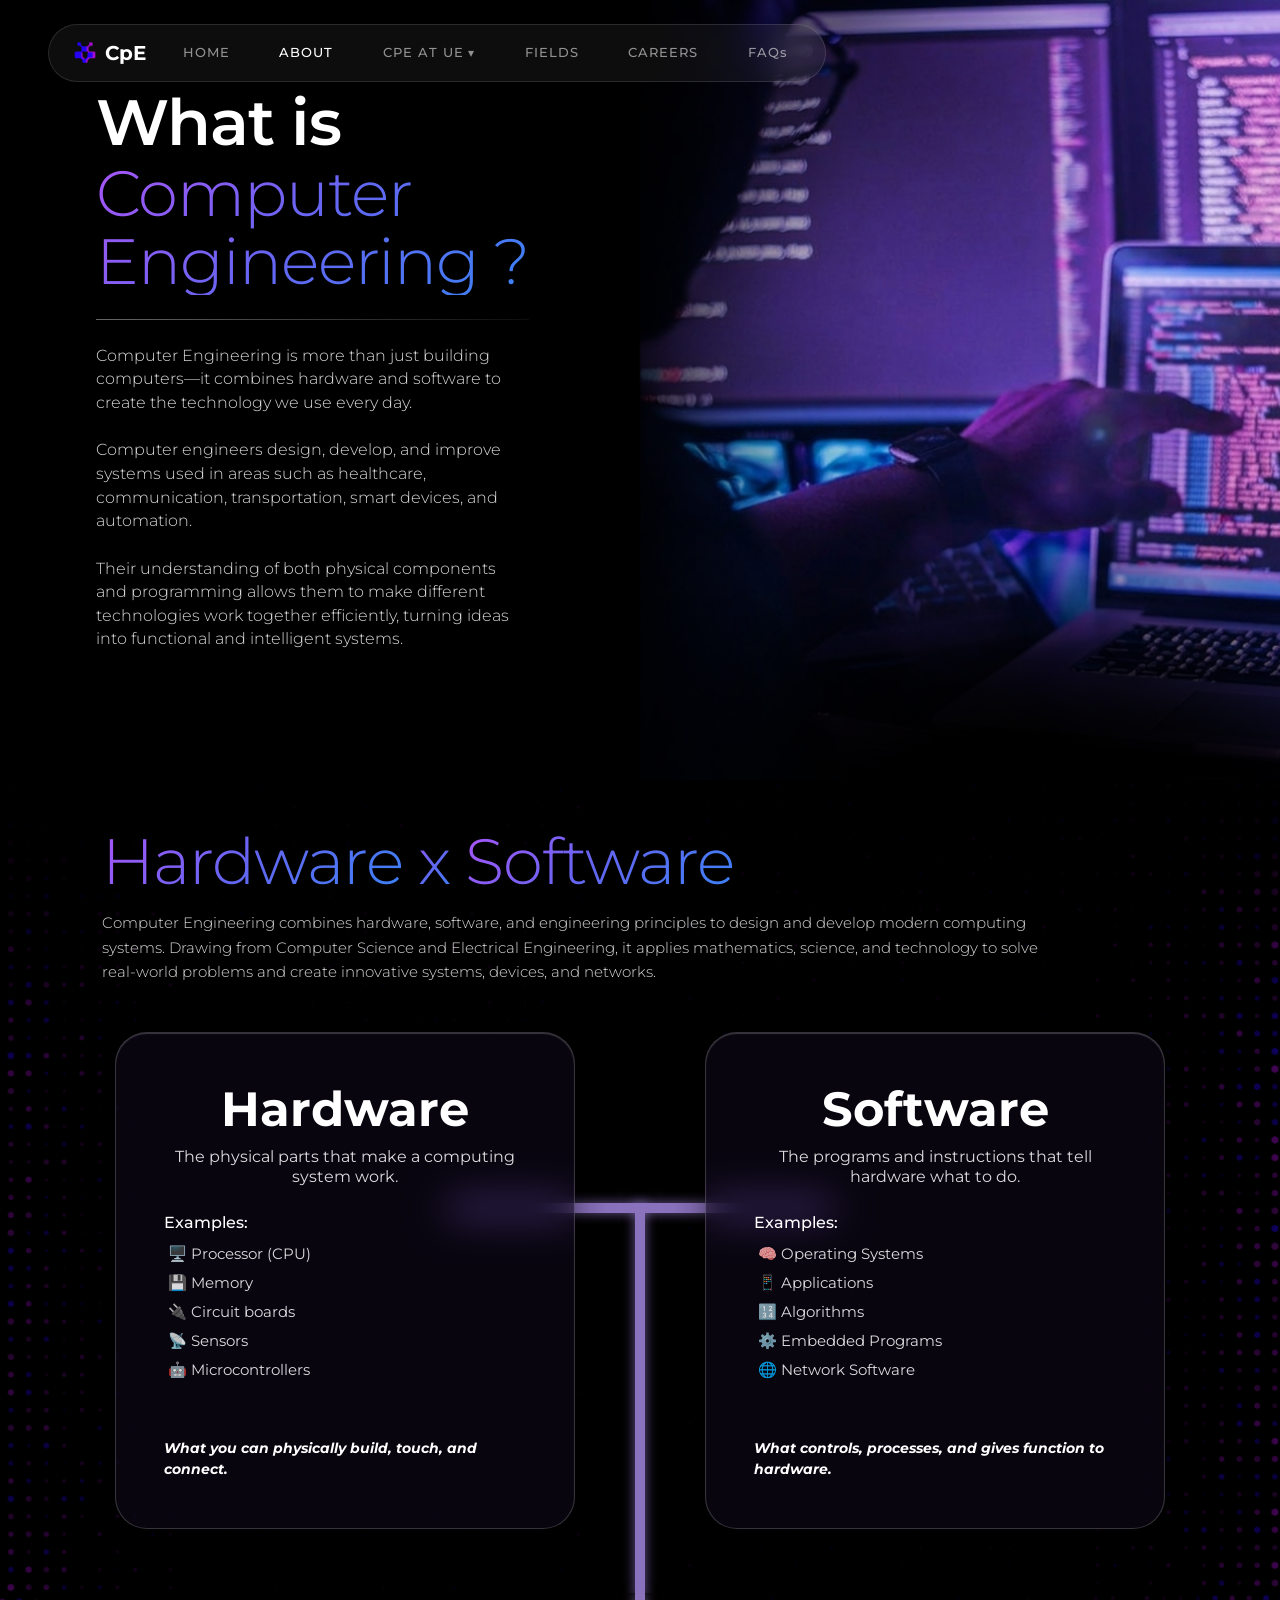
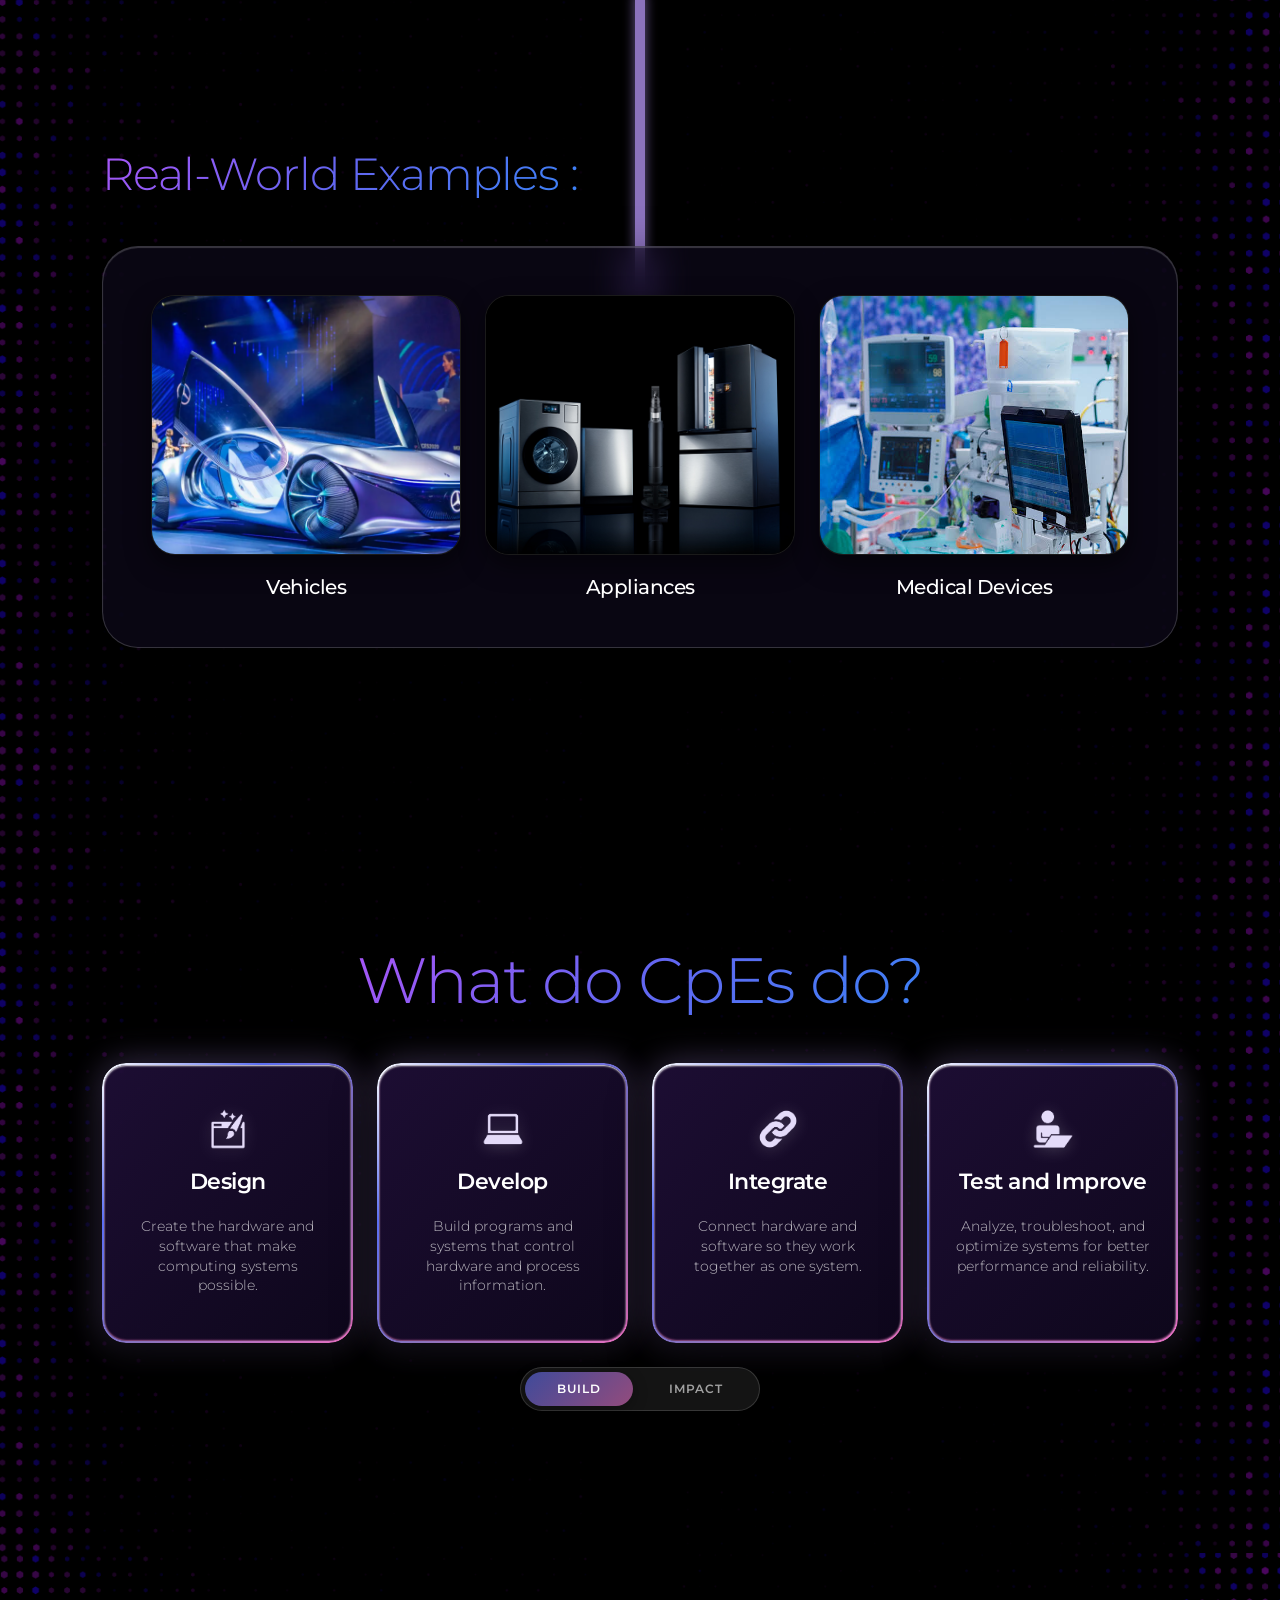
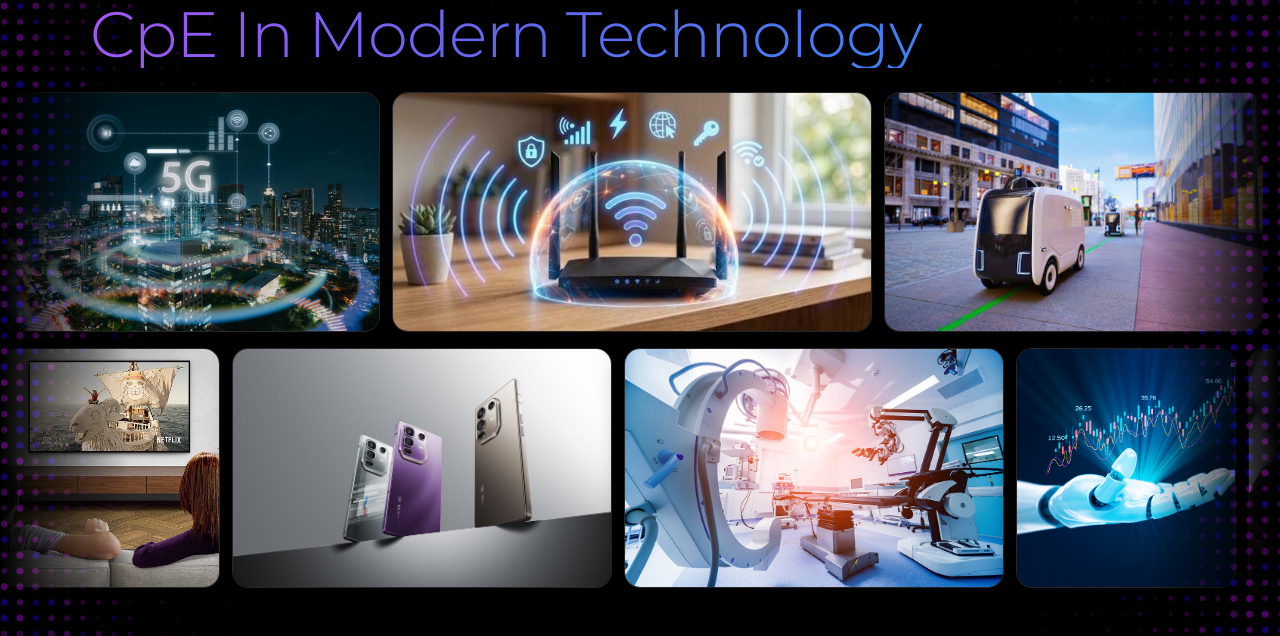
==== commit 92cf7c04: "Image changes" ====
--- a/about.html
+++ b/about.html
@@ -348,13 +348,13 @@
         <div class="tech-marquee-wrapper mb-3">
             <div class="tech-marquee-track scroll-right">
                 <!-- Set 1 -->
-                <div class="tech-card card-wide"><img src="assets/carousel1.jpg" alt="Smartphones"></div>
+                <div class="tech-card card-wide"><img src="assets/carousel_5g.jpg" alt="Smartphones"></div>
+                <div class="tech-card card-extra-wide"><img src="assets/carousel_wifi.jpg" alt="Autonomous Driving"></div>
+                <div class="tech-card card-wide"><img src="assets/carousel_robot.jpg" alt="Gaming Consoles"></div>
+                <!-- Duplicate Set for Seamless Loop -->
+                <div class="tech-card card-wide"><img src="assets/carousel_drive.jpg" alt="Smartphones"></div>
                 <div class="tech-card card-extra-wide"><img src="assets/carousel2.png" alt="Autonomous Driving"></div>
-                <div class="tech-card card-wide"><img src="assets/carousel3.png" alt="Gaming Consoles"></div>
-                <!-- Duplicate Set for Seamless Loop -->
-                <div class="tech-card card-wide"><img src="assets/carousel1.jpg" alt="Smartphones"></div>
-                <div class="tech-card card-extra-wide"><img src="assets/carousel2.png" alt="Autonomous Driving"></div>
-                <div class="tech-card card-wide"><img src="assets/carousel3.png" alt="Gaming Consoles"></div>
+                <div class="tech-card card-wide"><img src="assets/cybersecurity.jpg" alt="Gaming Consoles"></div>
             </div>
         </div>
 
@@ -367,10 +367,10 @@
                 <div class="tech-card card-wide"><img src="assets/carousel6.jpg" alt="Smart Displays"></div>
                 <div class="tech-card card-narrow"><img src="assets/carousel7.jpg" alt="Smart Infrastructure"></div>
                 <!-- Duplicate Set for Seamless Loop -->
-                <div class="tech-card card-narrow"><img src="assets/carousel4.png" alt="POS Terminals"></div>
-                <div class="tech-card card-wide"><img src="assets/carousel5.jpg" alt="Robotics & Medical"></div>
-                <div class="tech-card card-wide"><img src="assets/carousel6.jpg" alt="Smart Displays"></div>
-                <div class="tech-card card-narrow"><img src="assets/carousel7.jpg" alt="Smart Infrastructure"></div>
+                <div class="tech-card card-narrow"><img src="assets/carousel_apple.jpg" alt="POS Terminals"></div>
+                <div class="tech-card card-wide"><img src="assets/carousel_delivery.jpg" alt="Robotics & Medical"></div>
+                <div class="tech-card card-wide"><img src="assets/mercedes-car.png" alt="Smart Displays"></div>
+                <div class="tech-card card-narrow"><img src="assets/carousel_farming.jpg" alt="Smart Infrastructure"></div>
             </div>
         </div>
 
--- a/style.css
+++ b/style.css
@@ -41,7 +41,7 @@
     width: 100vw;
     min-height: 100vh;
     padding-top: 120px; 
-    padding-bottom: 4rem;
+    padding-bottom: 2rem;
     background-size: cover;
     background-position: center;
     background-repeat: no-repeat;
@@ -66,6 +66,21 @@
 .about-section.slide-5 {
     background-image: url('assets/ABT LAST.png');
 }
+
+.about-section.slide-3 {
+    padding-bottom: 1rem;
+}
+
+
+.about-section.slide-4 {
+    padding-bottom: 1rem;
+}
+
+.about-section.slide-5 {
+    padding-top: 1rem;
+    min-height: auto;
+}
+
 
 /* Background glow */
 .glow {
@@ -1383,9 +1398,12 @@
     transform: scale(0.95);
 }
 
-
 /* ==========================================================================
-   CPE AT UE PAGE STYLES (ISOLATED - GLOW REMOVED)
+   CPE AT UE HERO SECTION
+   ========================================================================== */
+
+/* ==========================================================================
+   PART 1: CPE AT UE HERO SECTION (SLIGHT LEFT SHIFT)
    ========================================================================== */
 
 /* Page Base */
@@ -1404,47 +1422,86 @@
     min-height: 100vh;
     display: flex;
     align-items: center;
-    background-image: url('assets/temp1.jpg');
+    overflow: hidden;
+    background-color: #05020F;
+}
+
+/* --- Background Image Slideshow Container & Individual Slides --- */
+.cpe-hero-section .bg-slideshow-container {
+    position: absolute;
+    top: 0;
+    right: 0;
+    width: 70%;
+    height: 100%;
+    z-index: 0;
+}
+
+.cpe-hero-section .bg-slide {
+    position: absolute;
+    top: 0;
+    left: 0;
+    width: 100%;
+    height: 100%;
     background-size: cover;
-    background-position: center right;
+    background-position: 10% center;
     background-repeat: no-repeat;
-}
-
-/* Left Fade Overlay */
+    opacity: 0;
+    transition: opacity 1.2s ease-in-out, transform 8s ease-out;
+    transform: scale(1.05);
+}
+
+.cpe-hero-section .bg-slide.active {
+    opacity: 1;
+    transform: scale(1);
+}
+
+/* --- Multi-Directional Edge Fade Overlay --- */
 .cpe-hero-section .hero-overlay-fade {
     position: absolute;
     top: 0;
     left: 0;
     width: 100%;
     height: 100%;
-    background: linear-gradient(
-        90deg, 
-        rgba(5, 2, 15, 0.98) 0%, 
-        rgba(5, 2, 15, 0.90) 35%, 
-        rgba(5, 2, 15, 0.50) 60%, 
-        rgba(5, 2, 15, 0.10) 100%
-    );
     z-index: 1;
-}
-
-/* Content Container */
+    pointer-events: none;
+    background: 
+        linear-gradient(90deg, 
+            rgba(5, 2, 15, 1) 0%, 
+            rgba(5, 2, 15, 0.98) 45%, 
+            rgba(5, 2, 15, 0.75) 65%, 
+            rgba(5, 2, 15, 0.25) 100%
+        ),
+        linear-gradient(180deg, 
+            rgba(5, 2, 15, 1) 0%, 
+            rgba(5, 2, 15, 0.50) 20%, 
+            transparent 45%
+        ),
+        linear-gradient(0deg, 
+            rgba(5, 2, 15, 0.10) 0%, 
+            rgba(5, 2, 15, 0.4) 22%, 
+            transparent 45%
+        );
+}
+
+/* --- Content Container Alignment Adjustments --- */
 .cpe-hero-section .hero-content-container {
     position: relative;
     z-index: 2;
-    padding-top: 100px;
+    padding-left: 0 !important;
+    margin-left: 5rem; /* Balanced spacing: shifts text moderately left */
 }
 
 .cpe-hero-section .hero-text-col {
-    padding-left: 20px;
-}
-
-/* Typography & Color Overrides for CPE Page Hero */
+    padding-left: 0 !important;
+}
+
+/* Typography Overrides */
 body.cpe-page-body .cpe-hero-section .hero-title {
     color: #FFFFFF !important;
     background: none !important;
     -webkit-background-clip: unset !important;
     -webkit-text-fill-color: #FFFFFF !important;
-    filter: none !important; /* Removes drop-shadow glow */
+    filter: none !important;
     font-size: 3.5rem;
     font-weight: 800;
     line-height: 1.1;
@@ -1452,37 +1509,80 @@
     letter-spacing: -0.5px;
 }
 
-/* Red Highlight Text for CPE Page */
+.cpe-hero-section .hero-title .title-line-white {
+    display: block;
+    color: #FFFFFF !important;
+}
+
+/* Red Highlight Text */
 body.cpe-page-body .cpe-hero-section .hero-title .highlight-text,
 body.cpe-page-body .cpe-hero-section span.highlight-text {
     color: #FF2E4C !important;
     -webkit-text-fill-color: #FF2E4C !important;
-    filter: none !important; /* Removes drop-shadow glow */
+    filter: none !important;
     display: block;
-}
-
+    margin-top: 2px;
+}
+
+/* Subtitle Description */
 .cpe-hero-section .hero-description {
-    font-size: 1.05rem;
-    line-height: 1.6;
+    font-size: 1.20 rem;
+    line-height: 1.25;
     color: rgba(255, 255, 255, 0.85);
-    max-width: 520px;
+    max-width: 500px;
     font-weight: 400;
 }
 
-/* Bottom Red Accent Line (Flat design, glow box-shadow removed) */
+/* --- Slideshow Dot Navigation Indicators --- */
+.cpe-hero-section .hero-dots-container {
+    position: absolute;
+    bottom: 35px;
+    left: 50%;
+    transform: translateX(-50%);
+    z-index: 4;
+    display: flex;
+    gap: 12px;
+}
+
+.cpe-hero-section .hero-dot {
+    width: 10px;
+    height: 10px;
+    border-radius: 50%;
+    background: rgba(255, 255, 255, 0.35);
+    cursor: pointer;
+    transition: all 0.3s ease;
+}
+
+.cpe-hero-section .hero-dot.active {
+    background: #FFFFFF;
+    transform: scale(1.3);
+    box-shadow: 0 0 10px rgba(255, 255, 255, 0.8);
+}
+
+/* Bottom Red Accent Line */
 .cpe-hero-section .hero-bottom-line {
     position: absolute;
     bottom: 0;
     left: 0;
     width: 100%;
-    height: 20px;
+    height: 15px;
     background: #E63946;
-    box-shadow: none; /* Removed purple/red ambient glow */
+    box-shadow: none;
     z-index: 3;
 }
 
 /* Responsive Scaling */
+@media (max-width: 992px) {
+    .cpe-hero-section .hero-content-container {
+        margin-left: 3rem;
+    }
+}
+
 @media (max-width: 768px) {
+    .cpe-hero-section .hero-content-container {
+        margin-left: 1.5rem;
+    }
+
     body.cpe-page-body .cpe-hero-section .hero-title {
         font-size: 2.5rem;
     }
@@ -1491,9 +1591,8 @@
         background: rgba(5, 2, 15, 0.85);
     }
 }
-
 /* ==========================================================================
-   UE MANILA SECTION
+   PART 2: UE MANILA BANNER SECTION
    ========================================================================== */
 
 .ue-manila-section {
@@ -1506,13 +1605,13 @@
     padding-bottom: 4rem;
     
     /* Background Image Setup */
-    background-image: url('assets/temp1.jpg'); /* Update path to your UE Manila building image */
+    background-image: url('assets/1stpagecpeatue.jpg');
     background-size: cover;
     background-position: center;
     background-repeat: no-repeat;
 }
 
-/* Gradient Overlay (Darkens the bottom into solid page background) */
+/* Gradient Overlay */
 .ue-manila-overlay {
     position: absolute;
     top: 0;
@@ -1545,7 +1644,7 @@
 }
 
 .ue-manila-heading .highlight-red {
-    color: #E63946; /* Matching UE Signature Red */
+    color: #E63946;
 }
 
 /* Responsive Scaling */
@@ -1557,70 +1656,1177 @@
 }
 
 /* ==========================================================================
-   PROGRAM OBJECTIVES & SCHOLARSHIP SECTION
+   PART 3: PROGRAM OBJECTIVES & SCHOLARSHIPS SPLIT SECTION
    ========================================================================== */
 
-.cpe-features-section {
-    position: relative;
-    width: 100%;
+.info-split-section {
     background-color: #05020F;
-    padding-top: 2rem;
-    padding-bottom: 5rem;
-}
-
-.cpe-feature-card {
+    color: #FFFFFF;
+    padding: 100px 0;
+    position: relative;
+    font-family: 'Montserrat', sans-serif;
+}
+
+.info-container {
+    max-width: 1300px;
+    margin: 0 auto;
+    padding: 0 40px;
+    display: grid;
+    grid-template-columns: 400px 2px 1fr;
+    gap: 60px;
+    align-items: stretch;
+}
+
+/* --- Left Column (Sticky Sidebar) --- */
+.info-left-col {
+    position: sticky;
+    top: 140px;
+    align-self: start;
+}
+
+.info-main-title {
+    font-size: 3.2rem;
+    font-weight: 800;
+    line-height: 1.1;
+    margin-bottom: 20px;
+    color: #FFFFFF;
+}
+
+.info-main-title .highlight-text {
+    color: #FF2E4C !important;
+}
+
+.info-sub-desc {
+    font-size: 0.98rem;
+    line-height: 1.6;
+    color: rgba(255, 255, 255, 0.7);
+    margin-bottom: 35px;
+}
+
+/* Pill Toggle Switch */
+.tab-pill-switch {
+    display: inline-flex;
+    background: rgba(255, 255, 255, 0.08);
+    padding: 5px;
+    border-radius: 40px;
+    border: 1px solid rgba(255, 255, 255, 0.12);
+}
+
+.pill-btn {
+    background: transparent;
+    border: none;
+    color: rgba(255, 255, 255, 0.6);
+    padding: 10px 24px;
+    border-radius: 30px;
+    font-size: 0.85rem;
+    font-weight: 700;
+    letter-spacing: 0.5px;
+    cursor: pointer;
+    transition: all 0.3s ease;
+}
+
+.pill-btn.active {
+    background: #4B4673;
+    color: #FFFFFF;
+    box-shadow: 0 4px 15px rgba(75, 70, 115, 0.4);
+}
+
+/* --- Center Column (Vertical Line & Centered Dots) --- */
+.info-vertical-line {
+    position: relative;
+    width: 2px;
+    background: rgba(255, 255, 255, 0.15);
+    margin: 0 auto;
+    margin-top: 4px; /* Aligns top of line with top of text content */
+}
+
+/* Dots Centered on Line */
+.timeline-dot {
+    position: absolute;
+    left: 50%;
+    transform: translate(-50%, -50%);
+    width: 16px;
+    height: 16px;
+    border-radius: 50%;
+    background: #18122B;
+    border: 3px solid #05020F;
+    box-sizing: border-box;
+    transition: background 0.4s ease, box-shadow 0.4s ease, transform 0.4s ease;
+}
+
+/* Absolute vertical placements aligned with right-column items */
+#dot-0 { top: 0px; }
+#dot-1 { top: 280px; }
+#dot-2 { top: 560px; }
+#dot-3 { top: 840px; }
+
+/* Active Lit Dot State */
+.timeline-dot.active {
+    background: #6C5CE7;
+    box-shadow: 0 0 16px rgba(108, 92, 231, 1);
+    transform: translate(-50%, -50%) scale(1.25);
+}
+
+/* --- Right Column (Scrollable Content Groups) --- */
+.info-right-col {
+    padding-left: 10px;
+}
+
+.tab-content-group {
+    display: none;
+}
+
+.tab-content-group.active {
+    display: block;
+}
+
+/* Timeline Content Items */
+.timeline-item {
+    position: relative;
+    margin-bottom: 120px;
+    opacity: 0.2;
+    filter: blur(0.5px);
+    transition: opacity 0.4s ease, filter 0.4s ease, transform 0.4s ease;
+}
+
+.timeline-item:last-child {
+    margin-bottom: 40px;
+}
+
+/* Active Highlighted Text State */
+.timeline-item.active {
+    opacity: 1;
+    filter: blur(0);
+    transform: translateY(-2px);
+}
+
+.step-num {
+    display: block;
+    font-size: 1.1rem;
+    font-weight: 700;
+    margin-bottom: 8px;
+    color: rgba(255, 255, 255, 0.4);
+    transition: color 0.4s ease;
+}
+
+.timeline-item.active .step-num {
+    color: #FFFFFF;
+}
+
+.step-title {
+    font-size: 2.8rem;
+    font-weight: 800;
+    margin-bottom: 16px;
+    color: rgba(255, 255, 255, 0.4);
+    transition: color 0.4s ease;
+}
+
+.timeline-item.active .step-title {
+    color: #FFFFFF;
+}
+
+.step-desc {
+    font-size: 1.05rem;
+    line-height: 1.7;
+    color: rgba(255, 255, 255, 0.4);
+    max-width: 650px;
+    transition: color 0.4s ease;
+}
+
+.timeline-item.active .step-desc {
+    color: rgba(255, 255, 255, 0.85);
+}
+
+/* Responsive Handling */
+@media (max-width: 992px) {
+    .info-container {
+        grid-template-columns: 1fr;
+        gap: 40px;
+    }
+    
+    .info-left-col {
+        position: relative;
+        top: 0;
+    }
+
+    .info-vertical-line,
+    .timeline-dot {
+        display: none;
+    }
+
+    .timeline-item {
+        margin-bottom: 60px;
+    }
+}
+
+/* ==========================================================================
+   FEATURED VIDEOS SECTION (FIXED 3 CARDS WITH HOVER LIGHT-UP EFFECT)
+   ========================================================================== */
+
+.cpe-videos-section {
+    background-color: #000000;
+    position: relative;
+}
+
+.custom-video-card {
+    background: #0a0618;
+    border: 1px solid rgba(255, 255, 255, 0.12);
+    border-radius: 20px;
+    overflow: hidden;
+    cursor: pointer;
+    height: 100%;
+    display: flex;
+    flex-direction: column;
+    
+    /* Smooth hover transitions */
+    transition: transform 0.35s cubic-bezier(0.25, 1, 0.5, 1), 
+                border-color 0.35s ease, 
+                box-shadow 0.35s ease,
+                background-color 0.35s ease;
+}
+
+/* Hover Light-Up Effect */
+.custom-video-card:hover {
+    transform: translateY(-8px);
+    background: #120a2a;
+    border-color: rgba(255, 255, 255, 0.85);
+    
+    /* Pure white glow aura */
+    box-shadow: 0 15px 35px rgba(0, 0, 0, 0.9), 
+                0 0 25px rgba(255, 255, 255, 0.3);
+}
+
+/* Thumbnail Box */
+.video-thumb-wrapper {
+    position: relative;
+    width: 100%;
+    height: 220px;
+    overflow: hidden;
+    background-color: #111;
+}
+
+.video-thumb-img {
+    width: 100%;
+    height: 100%;
+    object-fit: cover;
+    filter: brightness(0.75);
+    transition: filter 0.35s ease, transform 0.35s ease;
+}
+
+.custom-video-card:hover .video-thumb-img {
+    filter: brightness(1); /* Brightens thumbnail on hover */
+    transform: scale(1.04);
+}
+
+/* Play Button Overlay */
+.play-btn-overlay {
+    position: absolute;
+    top: 50%;
+    left: 50%;
+    transform: translate(-50%, -50%);
+    width: 54px;
+    height: 54px;
+    border-radius: 50%;
+    background: rgba(255, 255, 255, 0.2);
+    border: 1px solid rgba(255, 255, 255, 0.5);
+    backdrop-filter: blur(8px);
+    color: #ffffff;
+    display: flex;
+    align-items: center;
+    justify-content: center;
+    font-size: 1.2rem;
+    transition: background 0.3s ease, transform 0.3s ease;
+}
+
+.custom-video-card:hover .play-btn-overlay {
+    background: #ffffff;
+    color: #000000;
+    transform: translate(-50%, -50%) scale(1.1);
+}
+
+/* Text Content Body */
+.video-card-body {
+    padding: 20px;
+    display: flex;
+    flex-direction: column;
+    flex-grow: 1;
+}
+
+.video-title {
+    color: #ffffff;
+    font-size: 1.25rem;
+    font-weight: 700;
+    margin-bottom: 8px;
+    line-height: 1.3;
+}
+
+.video-desc {
+    color: rgba(255, 255, 255, 0.7);
+    font-size: 0.88rem;
+    line-height: 1.5;
+    margin-bottom: 0;
+}
+
+/* ==========================================================================
+   PART 5: STUDENT PROJECTS & ACHIEVEMENTS SECTION AND LIGHTBOX
+   ========================================================================== */
+
+.student-achievements-section {
+    position: relative;
+    background-color: #05020F;
+    padding-top: 60px;
+    padding-bottom: 60px;
+}
+
+.achievements-heading {
+    font-size: 2.8rem;
+    font-weight: 800;
+    color: #ffffff;
+    margin-bottom: 35px;
+}
+
+.achievements-heading .highlight-red,
+.highlight-red {
+    color: #FF2E4C !important;
+}
+
+/* 8-Column Extra-Large Asymmetric Grid Layout */
+.achievements-grid {
+    display: grid;
+    grid-template-columns: repeat(8, 1fr);
+    grid-auto-rows: 200px;
+    gap: 14px;
+    max-width: 1600px;
+    margin: 0 auto;
+    background-color: #000000;
+    padding: 14px;
+}
+
+.grid-item {
+    background-color: #0d0722;
+    overflow: hidden;
+    cursor: pointer;
+    position: relative;
+    transition: transform 0.25s ease;
+}
+
+.grid-item:hover {
+    transform: scale(1.02);
+    z-index: 5;
+}
+
+.gallery-clickable-img {
+    width: 100%;
+    height: 100%;
+    object-fit: cover;
+    display: block;
+    transition: filter 0.3s ease;
+}
+
+.grid-item:hover .gallery-clickable-img {
+    filter: brightness(1.1);
+}
+
+/* Exact Reference Grid Layout Spans */
+.item-1  { grid-column: 1 / span 3; grid-row: 1 / span 1; }
+.item-2  { grid-column: 4 / span 1; grid-row: 1 / span 1; }
+.item-3  { grid-column: 5 / span 1; grid-row: 1 / span 1; }
+.item-4  { grid-column: 6 / span 1; grid-row: 1 / span 1; }
+.item-5  { grid-column: 7 / span 2; grid-row: 1 / span 1; }
+
+.item-6  { grid-column: 1 / span 1; grid-row: 2 / span 1; }
+.item-7  { grid-column: 2 / span 3; grid-row: 2 / span 2; }
+.item-8  { grid-column: 5 / span 1; grid-row: 2 / span 2; }
+.item-9  { grid-column: 6 / span 3; grid-row: 2 / span 1; }
+
+.item-10 { grid-column: 1 / span 1; grid-row: 3 / span 2; }
+.item-11 { grid-column: 2 / span 1; grid-row: 4 / span 1; }
+.item-12 { grid-column: 3 / span 3; grid-row: 4 / span 1; }
+.item-13 { grid-column: 6 / span 3; grid-row: 3 / span 2; }
+
+@media (max-width: 992px) {
+    .achievements-grid {
+        grid-template-columns: repeat(2, 1fr);
+        grid-auto-rows: 150px;
+    }
+    
+    .grid-item {
+        grid-column: span 1 !important;
+        grid-row: span 1 !important;
+    }
+}
+
+/* --- Image Lightbox Modal --- */
+#galleryLightboxModal .modal-content {
+    background-color: #000000;
+    border: 3px solid #000000;
+    border-radius: 12px;
+    box-shadow: 0 20px 50px rgba(0, 0, 0, 0.95);
+    overflow: hidden;
+}
+
+#galleryLightboxModal .modal-header {
+    position: absolute;
+    top: 12px;
+    right: 16px;
+    z-index: 1055;
+    padding: 0;
+    border: none;
+}
+
+#galleryLightboxModal .btn-close {
+    background-color: transparent !important;
+    padding: 0;
+    opacity: 0.9;
+    filter: invert(1) grayscale(100%) brightness(200%);
+    transition: transform 0.2s ease;
+}
+
+#galleryLightboxModal .btn-close:hover {
+    transform: scale(1.2);
+}
+
+
+/* ==========================================================================
+   FACULTY ISOLATED SECTION (WHITE ACCENTS)
+   ========================================================================== */
+
+.faculty-body {
+    background-color: #05020F;
+    min-height: 100vh;
+    overflow-x: hidden;
+    margin: 0;
+    font-family: 'Montserrat', sans-serif;
+}
+
+.faculty-hero {
+    min-height: 100vh;
+    padding-top: 100px;
+    padding-bottom: 40px;
+    position: relative;
+}
+
+.faculty-hero .hero-title {
+    color: #FFFFFF !important;
+    background: none !important;
+    -webkit-background-clip: initial !important;
+    -webkit-text-fill-color: #FFFFFF !important;
+    font-size: clamp(2rem, 4vw, 3.5rem);
+    letter-spacing: -0.5px;
+}
+
+.faculty-subtitle {
+    max-width: 850px;
+    font-size: 1rem;
+    line-height: 1.6;
+    font-weight: 400;
+    color: rgba(255, 255, 255, 0.8) !important;
+}
+
+/* Outer Carousel Wrapper */
+.faculty-carousel-wrapper {
+    width: 100%;
+    padding: 60px 0;
+    position: relative;
+    overflow-x: clip;
+}
+
+/* Draggable Track */
+.faculty-carousel-track {
+    display: flex;
+    gap: 24px;
+    padding: 40px 60px;
+    cursor: grab;
+    user-select: none;
+    -webkit-user-select: none;
+    will-change: transform;
+    transition: transform 0.3s cubic-bezier(0.25, 1, 0.5, 1);
+    align-items: flex-start;
+}
+
+.faculty-carousel-track.grabbing {
+    cursor: grabbing;
+}
+
+/* Base Faculty Card State */
+.faculty-card {
+    position: relative;
+    width: 280px;
+    height: 380px;
+    flex-shrink: 0;
+    border-radius: 24px;
+    overflow: hidden;
+    background: #0d0622;
+    border: 1px solid rgba(255, 255, 255, 0.15);
+    box-shadow: 0 15px 35px rgba(0, 0, 0, 0.6);
+    cursor: pointer;
+    display: flex;
+    flex-direction: column;
+    
+    transition: height 0.5s cubic-bezier(0.34, 1.56, 0.64, 1), 
+                transform 0.5s cubic-bezier(0.34, 1.56, 0.64, 1), 
+                border-color 0.4s ease, 
+                box-shadow 0.4s ease,
+                opacity 0.4s ease,
+                filter 0.4s ease;
+}
+
+/* Hover Effect for Unexpanded Cards */
+.faculty-card:not(.expanded):hover {
+    transform: translateY(-10px);
+    border-color: rgba(255, 255, 255, 0.4);
+    box-shadow: 0 20px 40px rgba(0, 0, 0, 0.8), 0 0 15px rgba(255, 255, 255, 0.1);
+}
+
+.faculty-card .card-image-box {
+    position: relative;
+    width: 100%;
+    height: 380px;
+    flex-shrink: 0;
+    pointer-events: none;
+    transition: height 0.5s cubic-bezier(0.34, 1.56, 0.64, 1);
+}
+
+.faculty-card-img {
+    width: 100%;
+    height: 100%;
+    object-fit: cover;
+    filter: brightness(0.85);
+    transition: filter 0.4s ease;
+}
+
+.faculty-card-overlay {
+    position: absolute;
+    inset: 0;
+    background: linear-gradient(180deg, rgba(0, 0, 0, 0) 30%, rgba(13, 6, 34, 0.95) 100%);
+    display: flex;
+    align-items: flex-end;
+    padding: 24px;
+}
+
+.faculty-card-title {
+    color: #FFFFFF;
+    font-size: 1.45rem;
+    font-weight: 700;
+    line-height: 1.25;
+    margin: 0;
+    text-shadow: 0 2px 10px rgba(0, 0, 0, 0.5);
+}
+
+.faculty-role {
+    font-size: 0.95rem;
+    font-weight: 500;
+    color: rgba(255, 255, 255, 0.7);
+    display: block;
+    margin-top: 4px;
+}
+
+.faculty-card .card-expand-details {
+    padding: 0 24px 28px 24px;
+    opacity: 0;
+    visibility: hidden;
+    transform: translateY(-15px);
+    transition: opacity 0.3s ease 0.1s, transform 0.3s ease 0.1s, visibility 0.3s ease;
+    background: #0d0622;
+}
+
+.faculty-card .card-desc {
+    color: rgba(255, 255, 255, 0.8);
+    font-size: 0.9rem;
+    line-height: 1.55;
+    margin-top: 10px;
+    margin-bottom: 16px;
+}
+
+.faculty-card .card-skills {
+    display: flex;
+    flex-wrap: wrap;
+    gap: 8px;
+}
+
+.faculty-card .badge-skill {
+    background: rgba(255, 255, 255, 0.08);
+    border: 1px solid rgba(255, 255, 255, 0.3);
+    color: #FFFFFF;
+    font-size: 0.78rem;
+    font-weight: 600;
+    padding: 6px 14px;
+    border-radius: 12px;
+    letter-spacing: 0.3px;
+}
+
+/* Expanded State with Pure White Glow */
+.faculty-card.expanded {
+    height: 640px; 
+    transform: translateY(-30px) scale(1.1) !important; 
+    border-color: rgba(255, 255, 255, 0.85);
+    box-shadow: 0 30px 60px rgba(0, 0, 0, 0.95), 
+                0 0 35px rgba(255, 255, 255, 0.35),
+                inset 0 0 15px rgba(255, 255, 255, 0.15);
+    z-index: 500;
+}
+
+.faculty-card.expanded .card-image-box {
+    height: 280px;
+}
+
+.faculty-card.expanded .faculty-card-img {
+    filter: brightness(1.1);
+}
+
+.faculty-card.expanded .card-expand-details {
+    opacity: 1;
+    visibility: visible;
+    transform: translateY(0);
+}
+
+.faculty-carousel-track.has-expanded .faculty-card:not(.expanded) {
+    opacity: 0.4;
+    filter: blur(2px) grayscale(40%);
+    transform: scale(0.95);
+}
+
+/* ==========================================================================
+   EXTRACURRICULARS HERO SECTION (LOWERED TEXT & LEVITATING CENTER IMAGE)
+   ========================================================================== */
+
+.extracurriculars-body {
+    background-color: #000000;
+    min-height: 100vh;
+    overflow-x: hidden;
+    margin: 0;
+    font-family: 'Montserrat', sans-serif;
+}
+
+.extra-hero-section {
+    min-height: 100vh;
+    padding-top: 140px;
+    padding-bottom: 60px;
+    position: relative;
+    background-color: #000000;
+    overflow: hidden;
+}
+
+.extra-left-col {
+    min-height: calc(100vh - 220px);
+}
+
+/* Lower Right Column Content */
+.extra-right-col {
+    min-height: calc(100vh - 220px);
+    padding-top: 120px; /* Lowers the Computer Engineering Students text block */
+}
+
+/* Heavy Bold Split Titles */
+.extra-main-title {
+    font-weight: 900;
+    line-height: 0.92;
+    letter-spacing: -1.5px;
+    text-transform: uppercase;
+}
+
+.left-title {
+    font-size: clamp(4rem, 8.5vw, 8.5rem);
+}
+
+.right-title {
+    font-size: clamp(3.2rem, 7vw, 7.2rem);
+}
+
+/* Chapter Subtext Bottom Left */
+.extra-chapter-text {
+    font-size: clamp(1.2rem, 2vw, 1.8rem);
+    letter-spacing: -0.5px;
+    padding-top: 40px;
+}
+
+/* Enhanced Levitating Center Image Wrapper */
+.extra-levitating-wrapper {
+    position: absolute;
+    top: 50%;
+    left: 50%;
+    transform: translate(-50%, -50%);
+    z-index: 10; /* Keeps image floating in front of text */
+    pointer-events: none;
+    width: clamp(280px, 35vw, 520px);
     display: flex;
     flex-direction: column;
     align-items: center;
-    text-align: center;
+}
+
+/* Floating Image with Higher Amplitude & Scaling */
+.extra-levitating-img {
+    width: 100%;
+    height: auto;
+    object-fit: contain;
+    /* Combined float and soft rotation animation */
+    animation: floatLevitateMore 4s ease-in-out infinite;
+    will-change: transform, filter;
+}
+
+/* Levitating Ground Shadow (Contracts when high, expands when low) */
+.extra-levitating-wrapper::after {
+    content: '';
+    width: 60%;
+    height: 20px;
+    background: radial-gradient(ellipse at center, rgba(255, 255, 255, 0.35) 0%, rgba(0, 0, 0, 0) 70%);
+    border-radius: 50%;
+    margin-top: 10px;
+    animation: shadowPulse 4s ease-in-out infinite;
+}
+
+/* --- Dynamic Levitating Keyframes --- */
+/* --- Dynamic Levitating Keyframes (Sways Left) --- */
+@keyframes floatLevitateMore {
+    0% {
+        /* Rest position */
+        transform: translateY(0px) scale(1) rotate(0deg);
+        filter: drop-shadow(0 15px 25px rgba(255, 255, 255, 0.15));
+    }
+    50% {
+        /* Peak levitation: moves up 40px, sways LEFT (-6deg), and swells slightly */
+        transform: translateY(-40px) scale(1.05) rotate(-6deg);
+        filter: drop-shadow(0 35px 50px rgba(255, 255, 255, 0.3));
+    }
+    100% {
+        /* Return position */
+        transform: translateY(0px) scale(1) rotate(0deg);
+        filter: drop-shadow(0 15px 25px rgba(255, 255, 255, 0.15));
+    }
+}
+
+/* Ground Glow/Shadow Sync */
+@keyframes shadowPulse {
+    0%, 100% {
+        transform: scale(1);
+        opacity: 0.8;
+    }
+    50% {
+        /* Fades out & shrinks as the logo rises high */
+        transform: scale(0.6);
+        opacity: 0.25;
+    }
+}
+
+/* Responsive Handling */
+@media (max-width: 991px) {
+    .extra-left-col,
+    .extra-right-col {
+        min-height: auto;
+        padding-top: 0;
+    }
+
+    .extra-right-col {
+        text-align: left !important;
+        margin-top: 40px;
+        justify-content: flex-start !important;
+    }
+
+    .extra-chapter-text {
+        padding-top: 20px;
+    }
+
+    .extra-levitating-wrapper {
+        position: relative;
+        top: 0;
+        left: 0;
+        transform: none;
+        margin: 30px auto;
+        display: block;
+        text-align: center;
+    }
+}
+
+
+/* ==========================================================================
+   FAQ Page
+   ========================================================================== */
+.faq-title {
+    font-size: clamp(3.2rem, 5.5vw, 5rem);
+    font-weight: 800;
+    letter-spacing: -0.02em;
+}
+
+.gradient-text {
+    background: linear-gradient(135deg, #a855f7, #6366f1, #3b82f6);
+    -webkit-background-clip: text;
+    -webkit-text-fill-color: transparent;
+}
+
+/* Scaled FAQ Pill Cards */
+.faq-pill-card {
+    background-color: #161618 !important;
+    border: 1px solid #2a2a2e !important;
+    border-radius: 40px !important; /* Larger pill curves */
+    overflow: hidden;
+    transition: border-color 0.3s ease, background-color 0.3s ease, transform 0.2s ease;
+}
+
+.faq-pill-card:hover {
+    border-color: #52525e !important;
+    transform: translateY(-2px);
+}
+
+.faq-pill-btn {
+    background: transparent !important;
+    color: #ffffff !important;
+    font-weight: 600;
+    padding: 1.75rem 2.5rem !important; /* Increased padding */
+    box-shadow: none !important;
+    display: flex;
+    justify-content: space-between;
+    align-items: center;
+    font-size: 1.35rem; /* Larger title text */
+}
+
+/* Custom (+) Indicator */
+.faq-pill-btn::after {
+    display: none !important;
+}
+
+.faq-icon {
+    font-size: 2.2rem; /* Larger toggle icon */
+    font-weight: 300;
+    line-height: 1;
     transition: transform 0.3s ease;
 }
 
-.cpe-feature-card:hover {
-    transform: translateY(-8px);
-}
-
-.feature-img-box {
-    width: 100%;
-    height: 440px;
-    border-radius: 28px;
+.faq-pill-btn:not(.collapsed) .faq-icon {
+    transform: rotate(45deg);
+}
+
+.faq-pill-body {
+    padding: 0 2.5rem 2.25rem 2.5rem;
+    font-size: 1.15rem; /* Larger body text */
+    line-height: 1.7;
+}
+
+
+/* ==========================================================================
+   EXECUTIVES CAROUSEL & CARD STYLING
+   ========================================================================== */
+
+.exec-carousel-wrapper {
+    width: 100%;
+    padding: 60px 0;
+    position: relative;
+    overflow-x: clip;
+}
+
+.exec-carousel-track {
+    display: flex;
+    gap: 24px;
+    padding: 40px 60px;
+    cursor: grab;
+    user-select: none;
+    -webkit-user-select: none;
+    will-change: transform;
+    transition: transform 0.3s cubic-bezier(0.25, 1, 0.5, 1);
+    align-items: flex-start;
+}
+
+.exec-carousel-track.grabbing {
+    cursor: grabbing;
+}
+
+/* Base Executive Card State */
+.executive-card {
+    position: relative;
+    width: 360px;
+    height: 480px;
+    flex-shrink: 0;
+    border-radius: 24px;
     overflow: hidden;
-    background: #000;
-    border: 1px solid rgba(255, 255, 255, 0.12);
-    box-shadow: 0 15px 35px rgba(0, 0, 0, 0.7);
-}
-
-.feature-img-box img {
+    background: #0d0622;
+    border: 1px solid rgba(255, 255, 255, 0.15);
+    box-shadow: 0 15px 35px rgba(0, 0, 0, 0.6);
+    cursor: pointer;
+    display: flex;
+    flex-direction: column;
+    
+    transition: height 0.5s cubic-bezier(0.34, 1.56, 0.64, 1), 
+                transform 0.5s cubic-bezier(0.34, 1.56, 0.64, 1), 
+                border-color 0.4s ease, 
+                box-shadow 0.4s ease,
+                opacity 0.4s ease,
+                filter 0.4s ease;
+}
+
+.executive-card:not(.expanded):hover {
+    transform: translateY(-10px);
+    border-color: rgba(232, 112, 194, 0.4);
+    box-shadow: 0 20px 40px rgba(0, 0, 0, 0.8), 0 0 15px rgba(232, 112, 194, 0.2);
+}
+
+.executive-card .exec-card-image-box {
+    position: relative;
+    width: 100%;
+    height: 480px;
+    flex-shrink: 0;
+    pointer-events: none;
+    transition: height 0.5s cubic-bezier(0.34, 1.56, 0.64, 1);
+}
+
+.executive-card .exec-card-image-box iframe,
+.executive-card .exec-card-image-box a {
+    pointer-events: auto !important;
+}
+
+.executive-card-img {
     width: 100%;
     height: 100%;
     object-fit: cover;
-}
-
-.feature-card-title {
+    filter: brightness(0.85);
+    transition: filter 0.4s ease;
+}
+
+.executive-card-overlay {
+    position: absolute;
+    inset: 0;
+    background: linear-gradient(180deg, rgba(0, 0, 0, 0) 30%, rgba(13, 6, 34, 0.95) 100%);
+    display: flex;
+    align-items: flex-end;
+    padding: 24px;
+}
+
+.executive-card-title {
     color: #FFFFFF;
-    font-size: 2rem;
+    font-size: 1.45rem;
     font-weight: 700;
-    line-height: 1.15;
-    margin-top: 1.5rem;
-    letter-spacing: -0.5px;
-}
-
-/* Guaranteed Visible Red Bar */
-.cpe-features-section .features-red-bar {
+    line-height: 1.25;
+    margin: 0;
+    text-shadow: 0 2px 10px rgba(0, 0, 0, 0.5);
+}
+
+.executive-role {
+    font-size: 0.95rem;
+    font-weight: 500;
+    color: #E870C2;
+    display: block;
+    margin-top: 4px;
+}
+
+.executive-card .exec-card-expand-details {
+    padding: 0 24px 28px 24px;
+    opacity: 0;
+    visibility: hidden;
+    transform: translateY(-15px);
+    transition: opacity 0.3s ease 0.1s, transform 0.3s ease 0.1s, visibility 0.3s ease;
+    background: #0d0622;
+}
+
+.executive-card-desc {
+    color: rgba(255, 255, 255, 0.8);
+    font-size: 0.9rem;
+    line-height: 1.55;
+    margin-top: 10px;
+    margin-bottom: 16px;
+}
+
+.executive-card-skills {
+    display: flex;
+    flex-wrap: wrap;
+    gap: 8px;
+}
+
+.executive-badge-skill {
+    background: rgba(232, 112, 194, 0.15);
+    border: 1px solid rgba(232, 112, 194, 0.3);
+    color: #E870C2;
+    font-size: 0.78rem;
+    font-weight: 600;
+    padding: 6px 14px;
+    border-radius: 12px;
+    letter-spacing: 0.3px;
+}
+
+/* Expanded State */
+.executive-card.expanded {
+    height: 640px; 
+    transform: translateY(-30px) scale(1.1) !important; 
+    border-color: rgba(232, 112, 194, 0.85);
+    box-shadow: 0 30px 60px rgba(0, 0, 0, 0.95), 
+                0 0 35px rgba(232, 112, 194, 0.35),
+                inset 0 0 15px rgba(232, 112, 194, 0.15);
+    z-index: 500;
+}
+
+.executive-card.expanded .exec-card-image-box {
+    height: 350px;
+}
+
+.executive-card.expanded .executive-card-img {
+    filter: brightness(1.1);
+}
+
+.executive-card.expanded .exec-card-expand-details {
+    opacity: 1;
+    visibility: visible;
+    transform: translateY(0);
+}
+
+.exec-carousel-track.has-expanded .executive-card:not(.expanded) {
+    opacity: 0.4;
+    filter: blur(2px) grayscale(40%);
+    transform: scale(0.95);
+}
+
+/* ==========================================
+   Recent Highlights & Video Card Fixes
+   ========================================== */
+
+/* 1. Proper Gradient for "Recent Highlights" Text */
+.gradient-recent,
+.recent-highlights-section h2, 
+.recent-highlights-section .gradient-text {
+    background: linear-gradient(135deg, #FFFFFF 0%, #E870C2 50%, #5C6FF4 100%) !important;
+    -webkit-background-clip: text !important;
+    -webkit-text-fill-color: transparent !important;
+    display: inline-block;
+}
+
+
+/* ==========================================================================
+   ORGANIZATION PROJECTS SECTION AND LIGHTBOX
+   ========================================================================== */
+
+.org-achievements-section {
+    position: relative;
+    background-color: #05020F;
+    padding-top: 60px;
+    padding-bottom: 60px;
+}
+
+.achievements-heading {
+    font-size: 2.8rem;
+    font-weight: 800;
+    color: #ffffff;
+    margin-bottom: 35px;
+}
+
+.achievements-heading .highlight-red,
+.highlight-red {
+    color: #FF2E4C !important;
+}
+
+/* 8-Column Extra-Large Asymmetric Grid Layout */
+.org-achievements-section .achievements-grid {
+    display: grid;
+    grid-template-columns: repeat(8, 1fr);
+    grid-auto-rows: 200px;
+    gap: 14px;
+    max-width: 1600px;
+    margin: 0 auto;
+    background-color: #000000;
+    padding: 14px;
+    border-radius: 12px;
+}
+
+.org-achievements-section .grid-item {
+    background-color: #0d0722;
+    overflow: hidden;
+    cursor: pointer;
+    position: relative;
+    transition: transform 0.25s ease;
+    border-radius: 6px;
+}
+
+.org-achievements-section .grid-item:hover {
+    transform: scale(1.02);
+    z-index: 5;
+}
+
+.org-achievements-section .gallery-clickable-img {
+    width: 100%;
+    height: 100%;
+    object-fit: cover;
+    display: block;
+    transition: filter 0.3s ease;
+}
+
+.org-achievements-section .grid-item:hover .gallery-clickable-img {
+    filter: brightness(1.1);
+}
+
+/* Exact Reference Grid Layout Spans */
+.org-achievements-section .item-1  { grid-column: 1 / span 3; grid-row: 1 / span 1; }
+.org-achievements-section .item-2  { grid-column: 4 / span 1; grid-row: 1 / span 1; }
+.org-achievements-section .item-3  { grid-column: 5 / span 1; grid-row: 1 / span 1; }
+.org-achievements-section .item-4  { grid-column: 6 / span 1; grid-row: 1 / span 1; }
+.org-achievements-section .item-5  { grid-column: 7 / span 2; grid-row: 1 / span 1; }
+
+.org-achievements-section .item-6  { grid-column: 1 / span 1; grid-row: 2 / span 1; }
+.org-achievements-section .item-7  { grid-column: 2 / span 3; grid-row: 2 / span 2; }
+.org-achievements-section .item-8  { grid-column: 5 / span 1; grid-row: 2 / span 2; }
+.org-achievements-section .item-9  { grid-column: 6 / span 3; grid-row: 2 / span 1; }
+
+.org-achievements-section .item-10 { grid-column: 1 / span 1; grid-row: 3 / span 2; }
+.org-achievements-section .item-11 { grid-column: 2 / span 1; grid-row: 4 / span 1; }
+.org-achievements-section .item-12 { grid-column: 3 / span 3; grid-row: 4 / span 1; }
+.org-achievements-section .item-13 { grid-column: 6 / span 3; grid-row: 3 / span 2; }
+
+/* Mobile & Tablet Responsive Adjustments */
+@media (max-width: 992px) {
+    .org-achievements-section .achievements-grid {
+        grid-template-columns: repeat(2, 1fr);
+        grid-auto-rows: 180px;
+    }
+    
+    .org-achievements-section .grid-item {
+        grid-column: auto !important;
+        grid-row: auto !important;
+    }
+}
+
+@media (max-width: 576px) {
+    .org-achievements-section .achievements-grid {
+        grid-template-columns: 1fr;
+        grid-auto-rows: 220px;
+    }
+}
+
+/* --- Image Lightbox Modal Styles --- */
+#imageLightboxModal .modal-content {
+    background-color: #000000;
+    border: 1px solid #1a1a1a;
+    border-radius: 12px;
+    box-shadow: 0 20px 50px rgba(0, 0, 0, 0.95);
+    overflow: hidden;
+}
+
+#imageLightboxModal .modal-header {
     position: absolute;
-    bottom: 0;
-    left: 0;
-    width: 100%;
-    height: 20px;
-    background: linear-gradient(90deg, #800000 0%, #FF2E4C 50%, #800000 100%);
-    z-index: 10;
-}
-
-@media (max-width: 768px) {
-    .feature-img-box {
-        height: 320px;
-    }
-    .feature-card-title {
-        font-size: 1.6rem;
-    }
+    top: 12px;
+    right: 16px;
+    z-index: 1055;
+    padding: 0;
+    border: none;
+}
+
+#imageLightboxModal .btn-close {
+    background-color: transparent !important;
+    padding: 0;
+    opacity: 0.9;
+    filter: invert(1) grayscale(100%) brightness(200%);
+    transition: transform 0.2s ease;
+}
+
+#imageLightboxModal .btn-close:hover {
+    transform: scale(1.2);
+}
+
+#imageLightboxModal .modal-body {
+    padding: 0;
+    display: flex;
+    flex-direction: column;
+    justify-content: center;
+    align-items: center;
+    background-color: #000000;
+}
+
+#lightboxImage {
+    max-width: 100%;
+    max-height: 85vh;
+    object-fit: contain;
+    display: block;
 }
